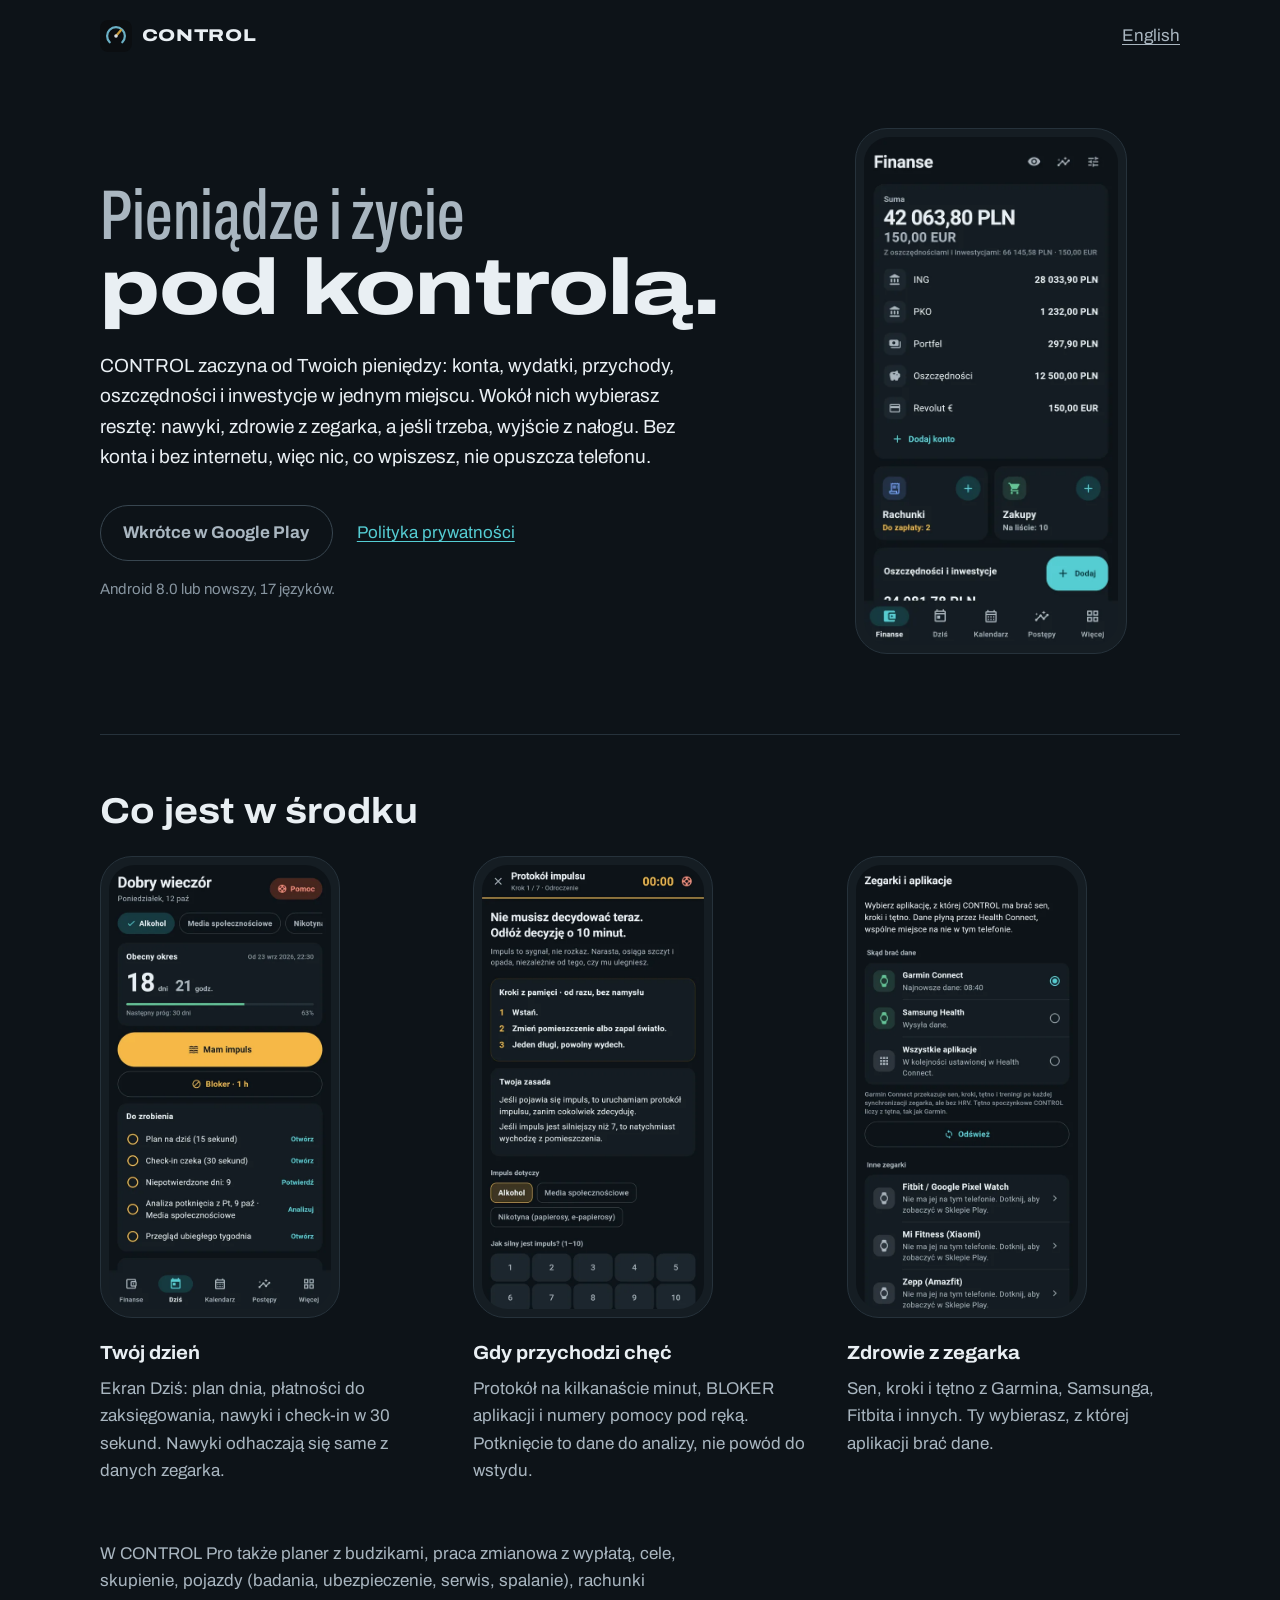
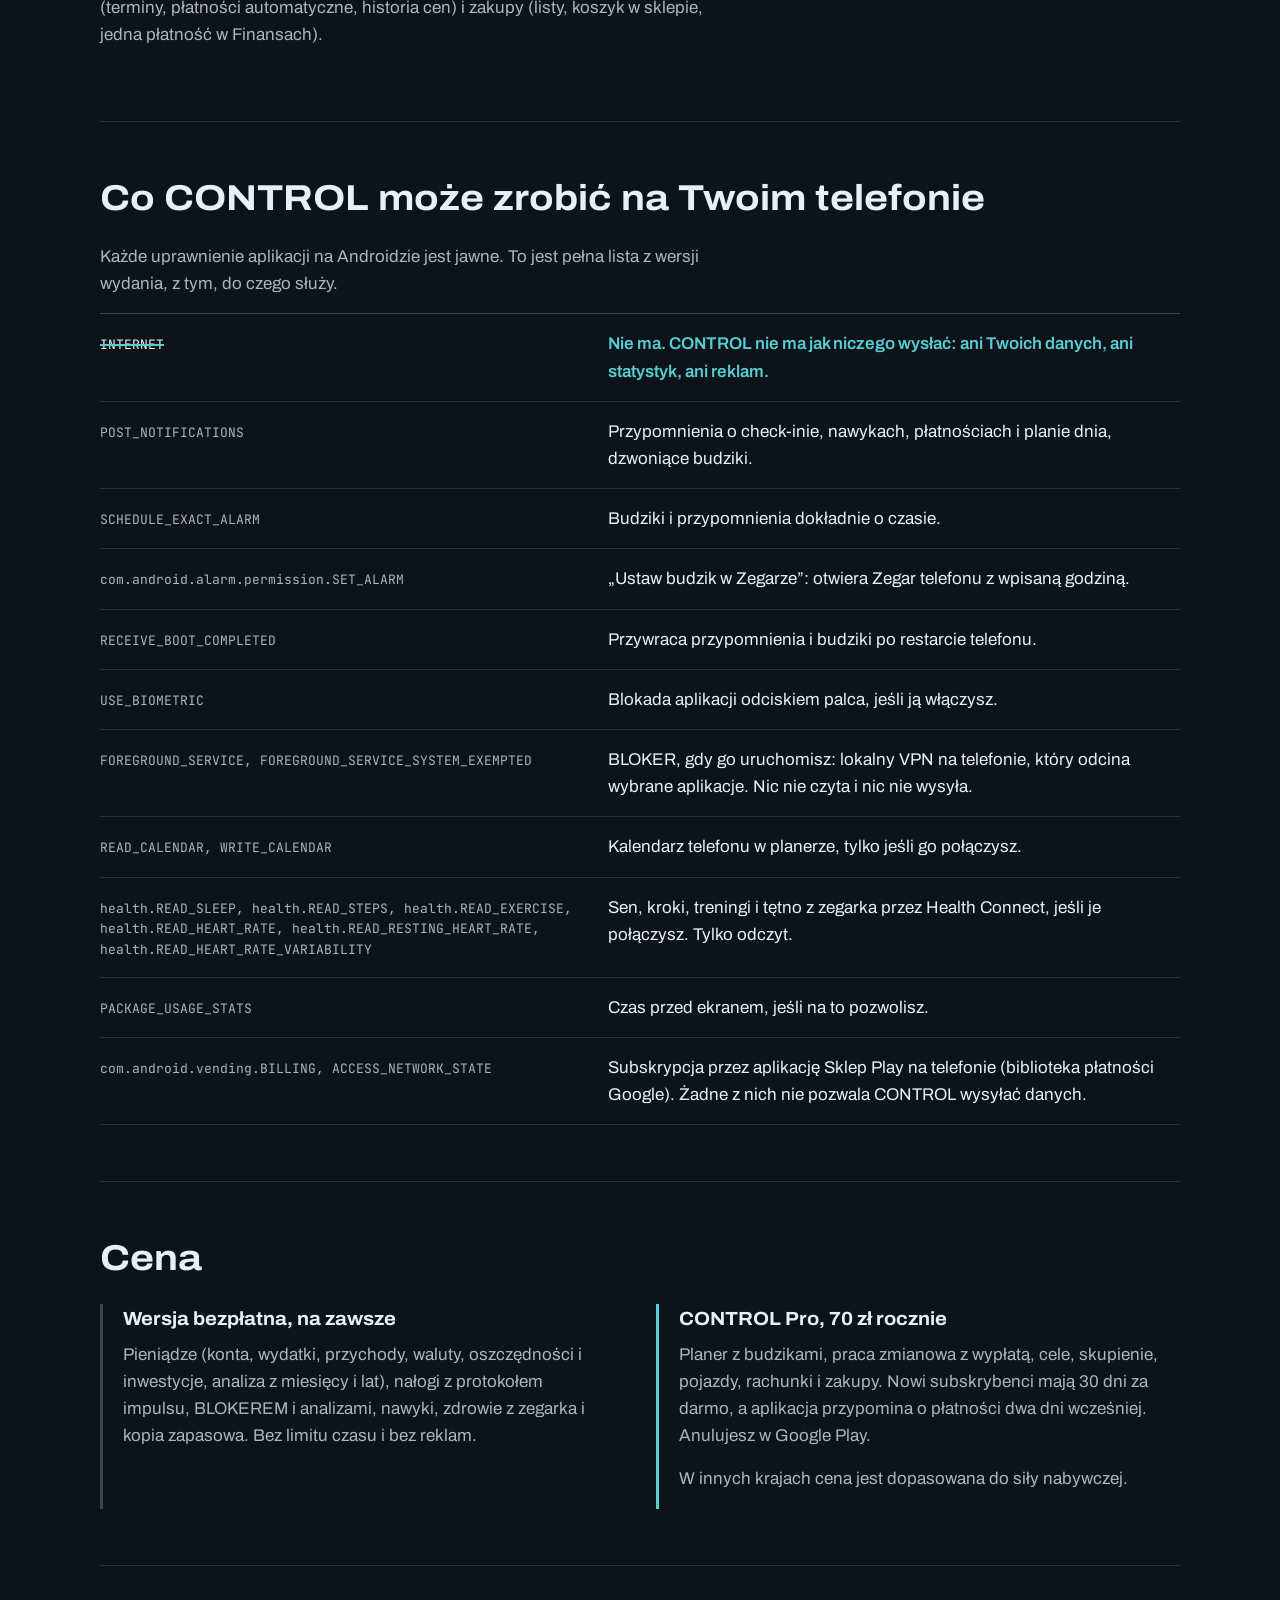
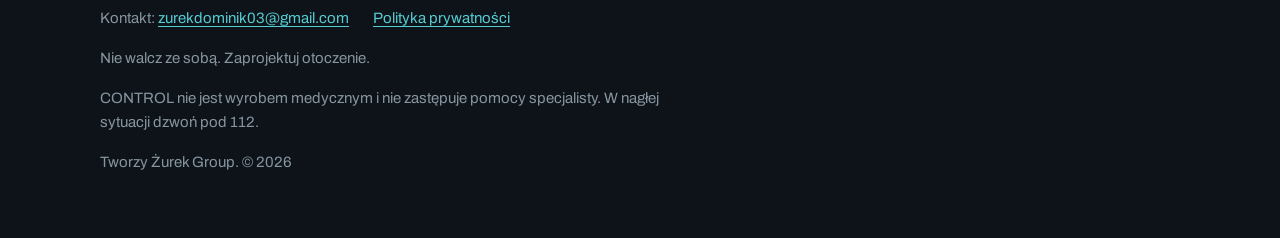
==== index.html @ b9bf1a35 "Developer name: Żurek Group (site footer, privacy policy updated 2026-10-20) Co-Authored-By: Claude " ====
<!doctype html>
<html lang="pl">
<head>
<meta charset="utf-8">
<meta name="viewport" content="width=device-width, initial-scale=1">
<title>CONTROL: pieniądze i życie pod kontrolą</title>
<meta name="description" content="Pieniądze i życie pod kontrolą w jednej aplikacji na Androida: wydatki, nawyki, zdrowie z zegarka i wyjście z nałogów. Bez konta i bez internetu: nic, co wpiszesz, nie opuszcza telefonu.">
<meta property="og:title" content="CONTROL: pieniądze i życie pod kontrolą">
<meta property="og:description" content="Pieniądze i życie pod kontrolą w jednej aplikacji na Androida: wydatki, nawyki, zdrowie z zegarka i wyjście z nałogów. Bez konta i bez internetu: nic, co wpiszesz, nie opuszcza telefonu.">
<meta property="og:image" content="https://dominikzurek.github.io/control-site/img/feature-pl.png">
<meta name="theme-color" content="#0D1318">
<link rel="icon" href="icon.svg" type="image/svg+xml">
<link rel="apple-touch-icon" href="icon-512.png">
<link rel="alternate" hreflang="en" href="en/">
<link rel="stylesheet" href="style.css">
</head>
<body>
<div class="wrap">
<header class="top">
<a class="brand" href="./"><img src="icon.svg" alt="">CONTROL</a>
<a class="lang" href="en/" hreflang="en" lang="en">English</a>
</header>
<main>
<div class="hero">
<div>
<h1 class="motto"><span class="fight">Pieniądze i życie</span><span class="design">pod kontrolą.</span></h1>
<p class="lead">CONTROL zaczyna od Twoich pieniędzy: konta, wydatki, przychody, oszczędności i inwestycje w jednym miejscu. Wokół nich wybierasz resztę: nawyki, zdrowie z zegarka, a jeśli trzeba, wyjście z nałogu. Bez konta i bez internetu, więc nic, co wpiszesz, nie opuszcza telefonu.</p>
<div class="actions"><span class="button" aria-disabled="true">Wkrótce w Google Play</span><a href="privacy-policy.html">Polityka prywatności</a></div>
<p class="req">Android 8.0 lub nowszy, 17 języków.</p>
</div>
<div class="phone"><img src="img/pl-24-finance.webp" alt="Ekran Finanse w CONTROL" width="540" height="1080"></div>
</div>

<section aria-labelledby="inside">
<h2 id="inside">Co jest w środku</h2>
<div class="features">
<div class="feature"><div class="phone"><img src="img/pl-01-dashboard.webp" alt="" width="540" height="1080" loading="lazy"></div><h3>Twój dzień</h3><p>Ekran Dziś: plan dnia, płatności do zaksięgowania, nawyki i check-in w 30 sekund. Nawyki odhaczają się same z danych zegarka.</p></div><div class="feature"><div class="phone"><img src="img/pl-02-urge.webp" alt="" width="540" height="1080" loading="lazy"></div><h3>Gdy przychodzi chęć</h3><p>Protokół na kilkanaście minut, BLOKER aplikacji i numery pomocy pod ręką. Potknięcie to dane do analizy, nie powód do wstydu.</p></div><div class="feature"><div class="phone"><img src="img/pl-38-watches.webp" alt="" width="540" height="1080" loading="lazy"></div><h3>Zdrowie z zegarka</h3><p>Sen, kroki i tętno z Garmina, Samsunga, Fitbita i innych. Ty wybierasz, z której aplikacji brać dane.</p></div>
</div>
<p class="modules dim">W CONTROL Pro także planer z budzikami, praca zmianowa z wypłatą, cele, skupienie, pojazdy (badania, ubezpieczenie, serwis, spalanie), rachunki (terminy, płatności automatyczne, historia cen) i zakupy (listy, koszyk w sklepie, jedna płatność w Finansach).</p>
</section>

<section aria-labelledby="perm">
<h2 id="perm">Co CONTROL może zrobić na Twoim telefonie</h2>
<p class="dim" style="max-width:var(--measure)">Każde uprawnienie aplikacji na Androidzie jest jawne. To jest pełna lista z wersji wydania, z tym, do czego służy.</p>
<ul class="ledger">
<li class="absent"><code>INTERNET</code><span>Nie ma. CONTROL nie ma jak niczego wysłać: ani Twoich danych, ani statystyk, ani reklam.</span></li><li><code>POST_NOTIFICATIONS</code><span>Przypomnienia o check-inie, nawykach, płatnościach i planie dnia, dzwoniące budziki.</span></li><li><code>SCHEDULE_EXACT_ALARM</code><span>Budziki i przypomnienia dokładnie o czasie.</span></li><li><code>com.android.alarm.permission.SET_ALARM</code><span>„Ustaw budzik w Zegarze”: otwiera Zegar telefonu z wpisaną godziną.</span></li><li><code>RECEIVE_BOOT_COMPLETED</code><span>Przywraca przypomnienia i budziki po restarcie telefonu.</span></li><li><code>USE_BIOMETRIC</code><span>Blokada aplikacji odciskiem palca, jeśli ją włączysz.</span></li><li><code>FOREGROUND_SERVICE, FOREGROUND_SERVICE_SYSTEM_EXEMPTED</code><span>BLOKER, gdy go uruchomisz: lokalny VPN na telefonie, który odcina wybrane aplikacje. Nic nie czyta i nic nie wysyła.</span></li><li><code>READ_CALENDAR, WRITE_CALENDAR</code><span>Kalendarz telefonu w planerze, tylko jeśli go połączysz.</span></li><li><code>health.READ_SLEEP, health.READ_STEPS, health.READ_EXERCISE, health.READ_HEART_RATE, health.READ_RESTING_HEART_RATE, health.READ_HEART_RATE_VARIABILITY</code><span>Sen, kroki, treningi i tętno z zegarka przez Health Connect, jeśli je połączysz. Tylko odczyt.</span></li><li><code>PACKAGE_USAGE_STATS</code><span>Czas przed ekranem, jeśli na to pozwolisz.</span></li><li><code>com.android.vending.BILLING, ACCESS_NETWORK_STATE</code><span>Subskrypcja przez aplikację Sklep Play na telefonie (biblioteka płatności Google). Żadne z nich nie pozwala CONTROL wysyłać danych.</span></li>
</ul>
</section>

<section aria-labelledby="price">
<h2 id="price">Cena</h2>
<div class="prices">
<div class="price"><h3>Wersja bezpłatna, na zawsze</h3><p>Pieniądze (konta, wydatki, przychody, waluty, oszczędności i inwestycje, analiza z miesięcy i lat), nałogi z protokołem impulsu, BLOKEREM i analizami, nawyki, zdrowie z zegarka i kopia zapasowa. Bez limitu czasu i bez reklam.</p></div>
<div class="price pro"><h3>CONTROL Pro, 70 zł rocznie</h3><p>Planer z budzikami, praca zmianowa z wypłatą, cele, skupienie, pojazdy, rachunki i zakupy. Nowi subskrybenci mają 30 dni za darmo, a aplikacja przypomina o płatności dwa dni wcześniej. Anulujesz w Google Play.</p><p>W innych krajach cena jest dopasowana do siły nabywczej.</p></div>
</div>
</section>
</main>
<footer>
<div class="foot-links">
<span>Kontakt: <a href="mailto:zurekdominik03@gmail.com">zurekdominik03@gmail.com</a></span>
<a href="privacy-policy.html">Polityka prywatności</a>
</div>
<p>Nie walcz ze sobą. Zaprojektuj otoczenie.</p>
<p>CONTROL nie jest wyrobem medycznym i nie zastępuje pomocy specjalisty. W nagłej sytuacji dzwoń pod 112.</p>
<p>Tworzy Żurek Group. © 2026</p>
</footer>
</div>
</body>
</html>
---- style.css ----
@font-face {
  font-family: 'Archivo';
  font-style: normal;
  font-display: swap;
  font-weight: 100 900;
  font-stretch: 62% 125%;
  src: url(fonts/archivo-latin-wdth-normal.woff2) format('woff2-variations');
  unicode-range: U+0000-00FF,U+0131,U+0152-0153,U+02BB-02BC,U+02C6,U+02DA,U+02DC,U+0304,U+0308,U+0329,U+2000-206F,U+20AC,U+2122,U+2191,U+2193,U+2212,U+2215,U+FEFF,U+FFFD;
}
@font-face {
  font-family: 'Archivo';
  font-style: normal;
  font-display: swap;
  font-weight: 100 900;
  font-stretch: 62% 125%;
  src: url(fonts/archivo-latin-ext-wdth-normal.woff2) format('woff2-variations');
  unicode-range: U+0100-02BA,U+02BD-02C5,U+02C7-02CC,U+02CE-02D7,U+02DD-02FF,U+0304,U+0308,U+0329,U+1D00-1DBF,U+1E00-1E9F,U+1EF2-1EFF,U+2020,U+20A0-20AB,U+20AD-20C0,U+2113,U+2C60-2C7F,U+A720-A7FF;
}
@font-face {
  font-family: 'JetBrains Mono';
  font-style: normal;
  font-display: swap;
  font-weight: 400;
  src: url(fonts/jetbrains-mono-latin-400-normal.woff2) format('woff2');
  unicode-range: U+0000-00FF,U+0131,U+0152-0153,U+2000-206F,U+20AC,U+2122,U+FEFF,U+FFFD;
}
@font-face {
  font-family: 'JetBrains Mono';
  font-style: normal;
  font-display: swap;
  font-weight: 400;
  src: url(fonts/jetbrains-mono-latin-ext-400-normal.woff2) format('woff2');
  unicode-range: U+0100-02BA,U+02BD-02C5,U+02C7-02CC,U+02CE-02D7,U+02DD-02FF,U+1E00-1E9F,U+2C60-2C7F,U+A720-A7FF;
}

/* The app's own colours (lib/core/theme/app_colors.dart). */
:root {
  --ink: #0D1318;
  --surface: #151D23;
  --line: #26323B;
  --line-strong: #384650;
  --text: #E9EFF3;
  --dim: #A9B6C0;
  --faint: #8795A0;
  --teal: #55CDD3;
  --on-teal: #00363B;
  --green: #63C795;
  --measure: 38rem;
}

* { box-sizing: border-box; }
html { -webkit-text-size-adjust: 100%; }
body {
  margin: 0;
  background: var(--ink);
  color: var(--text);
  font: 400 1.0625rem/1.6 'Archivo', system-ui, sans-serif;
  font-stretch: 100%;
}
a { color: var(--teal); text-underline-offset: 0.18em; }
a:focus-visible, .button:focus-visible { outline: 2px solid var(--teal); outline-offset: 3px; border-radius: 6px; }
img { max-width: 100%; height: auto; display: block; }

.wrap { max-width: 70rem; margin: 0 auto; padding: 0 1.25rem; }

.top {
  display: flex;
  justify-content: space-between;
  align-items: center;
  padding: 1.25rem 0;
}
.brand {
  display: flex;
  align-items: center;
  gap: 0.6rem;
  color: var(--text);
  text-decoration: none;
  font-weight: 800;
  font-stretch: 125%;
  letter-spacing: 0.04em;
}
.brand img { width: 2rem; height: 2rem; border-radius: 0.5rem; }
.lang { color: var(--dim); }

/* The motto is the page's one loud thing: the same family, pulled narrow
   for the fight, stretched wide for the design that replaces it. */
.hero {
  display: grid;
  grid-template-columns: minmax(0, 1fr);
  gap: 2.5rem;
  padding: 2.5rem 0 4rem;
}
.motto { margin: 0 0 1.5rem; line-height: 0.98; font-weight: 800; }
.motto span { display: block; }
.motto .fight {
  font-stretch: 62%;
  font-weight: 500;
  color: var(--dim);
  font-size: clamp(2.2rem, 7vw, 4.4rem);
}
.motto .design {
  font-stretch: 125%;
  font-size: clamp(2.3rem, 7.4vw, 4.9rem);
  letter-spacing: -0.01em;
}
.lead { max-width: var(--measure); color: var(--text); font-size: 1.1875rem; margin: 0 0 2rem; }
.actions { display: flex; flex-wrap: wrap; gap: 0.75rem 1.5rem; align-items: center; }
.button {
  display: inline-block;
  padding: 0.85rem 1.4rem;
  border-radius: 999px;
  background: var(--teal);
  color: var(--on-teal);
  font-weight: 700;
  text-decoration: none;
}
.button[aria-disabled="true"] {
  background: transparent;
  color: var(--dim);
  border: 1px solid var(--line-strong);
}
.req { color: var(--faint); font-size: 0.9375rem; margin: 1rem 0 0; }

.phone {
  justify-self: center;
  width: min(17rem, 72vw);
  padding: 0.5rem;
  border-radius: 2rem;
  background: var(--surface);
  border: 1px solid var(--line);
}
.phone img { border-radius: 1.6rem; }

section { padding: 3.5rem 0; border-top: 1px solid var(--line); }
h2 {
  margin: 0 0 1.5rem;
  font-size: clamp(1.6rem, 3.6vw, 2.25rem);
  line-height: 1.15;
  font-weight: 700;
  font-stretch: 112%;
}
h3 { margin: 0 0 0.4rem; font-size: 1.1875rem; font-weight: 700; font-stretch: 106%; }
p { margin: 0 0 1rem; }
.dim { color: var(--dim); }

.features { display: grid; gap: 2.5rem; grid-template-columns: minmax(0, 1fr); }
.feature .phone { justify-self: start; width: min(15rem, 70vw); margin-bottom: 1.25rem; }
.feature p { color: var(--dim); max-width: 26rem; }
.modules { max-width: var(--measure); margin-top: 2.5rem; }

/* The permission ledger: the manifest itself, in plain words. */
.ledger { list-style: none; margin: 0; padding: 0; border-top: 1px solid var(--line-strong); }
.ledger li {
  display: grid;
  grid-template-columns: minmax(0, 1fr);
  gap: 0.35rem 2rem;
  padding: 1rem 0;
  border-bottom: 1px solid var(--line);
}
.ledger code {
  font-family: 'JetBrains Mono', ui-monospace, monospace;
  font-size: 0.8125rem;
  color: var(--dim);
  overflow-wrap: anywhere;
}
.ledger .absent code { color: var(--text); text-decoration: line-through; text-decoration-color: var(--teal); text-decoration-thickness: 2px; }
.ledger .absent span { color: var(--teal); font-weight: 600; }
.ledger span { color: var(--text); }

.prices { display: grid; gap: 2rem; grid-template-columns: minmax(0, 1fr); }
.price { padding-left: 1.25rem; border-left: 3px solid var(--line-strong); }
.price.pro { border-left-color: var(--teal); }
.price p { color: var(--dim); max-width: 30rem; }

footer { padding: 2.5rem 0 3rem; border-top: 1px solid var(--line); color: var(--faint); font-size: 0.9375rem; }
footer p { max-width: var(--measure); }
.foot-links { display: flex; flex-wrap: wrap; gap: 0.5rem 1.5rem; margin-bottom: 1rem; }

@media (min-width: 52rem) {
  .hero { grid-template-columns: minmax(0, 7fr) minmax(0, 4fr); align-items: center; padding: 3.5rem 0 5rem; }
  .features { grid-template-columns: repeat(3, minmax(0, 1fr)); }
  .ledger li { grid-template-columns: minmax(0, 5fr) minmax(0, 6fr); align-items: baseline; }
  .prices { grid-template-columns: repeat(2, minmax(0, 1fr)); }
}
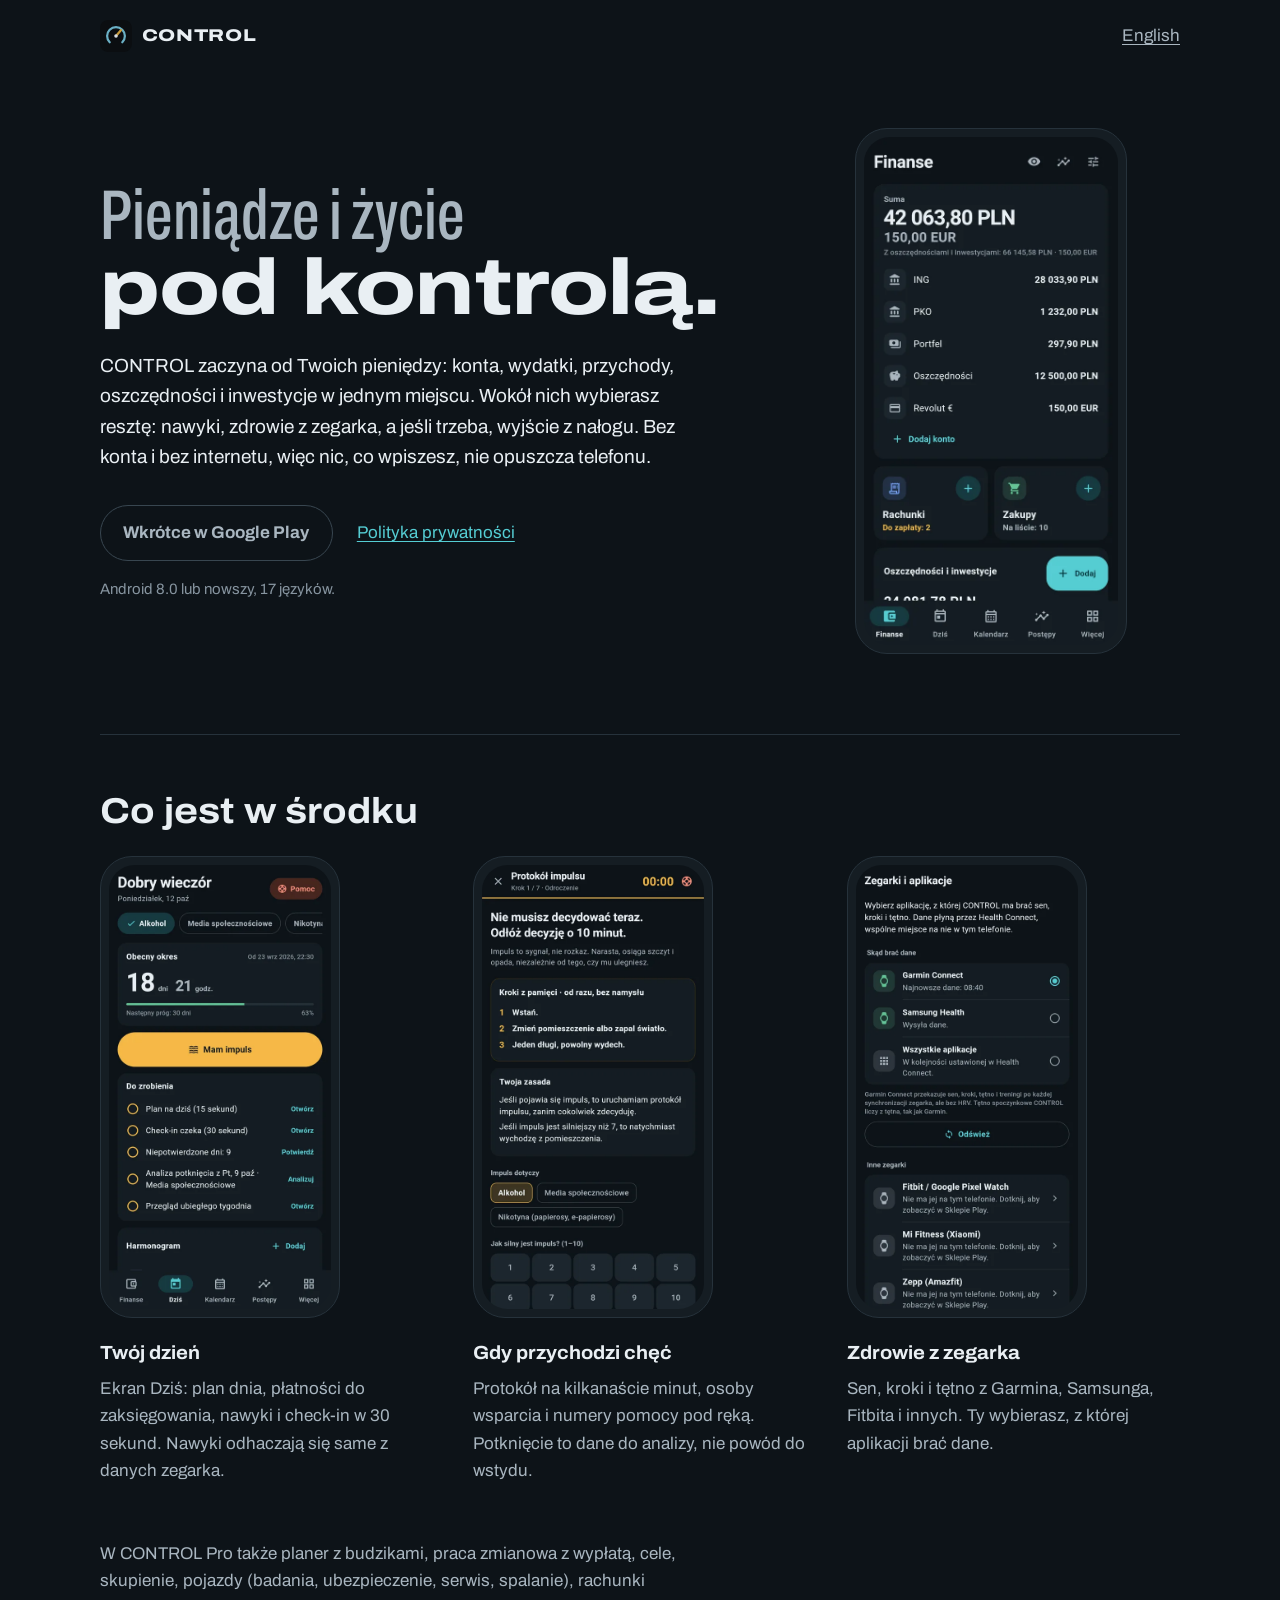
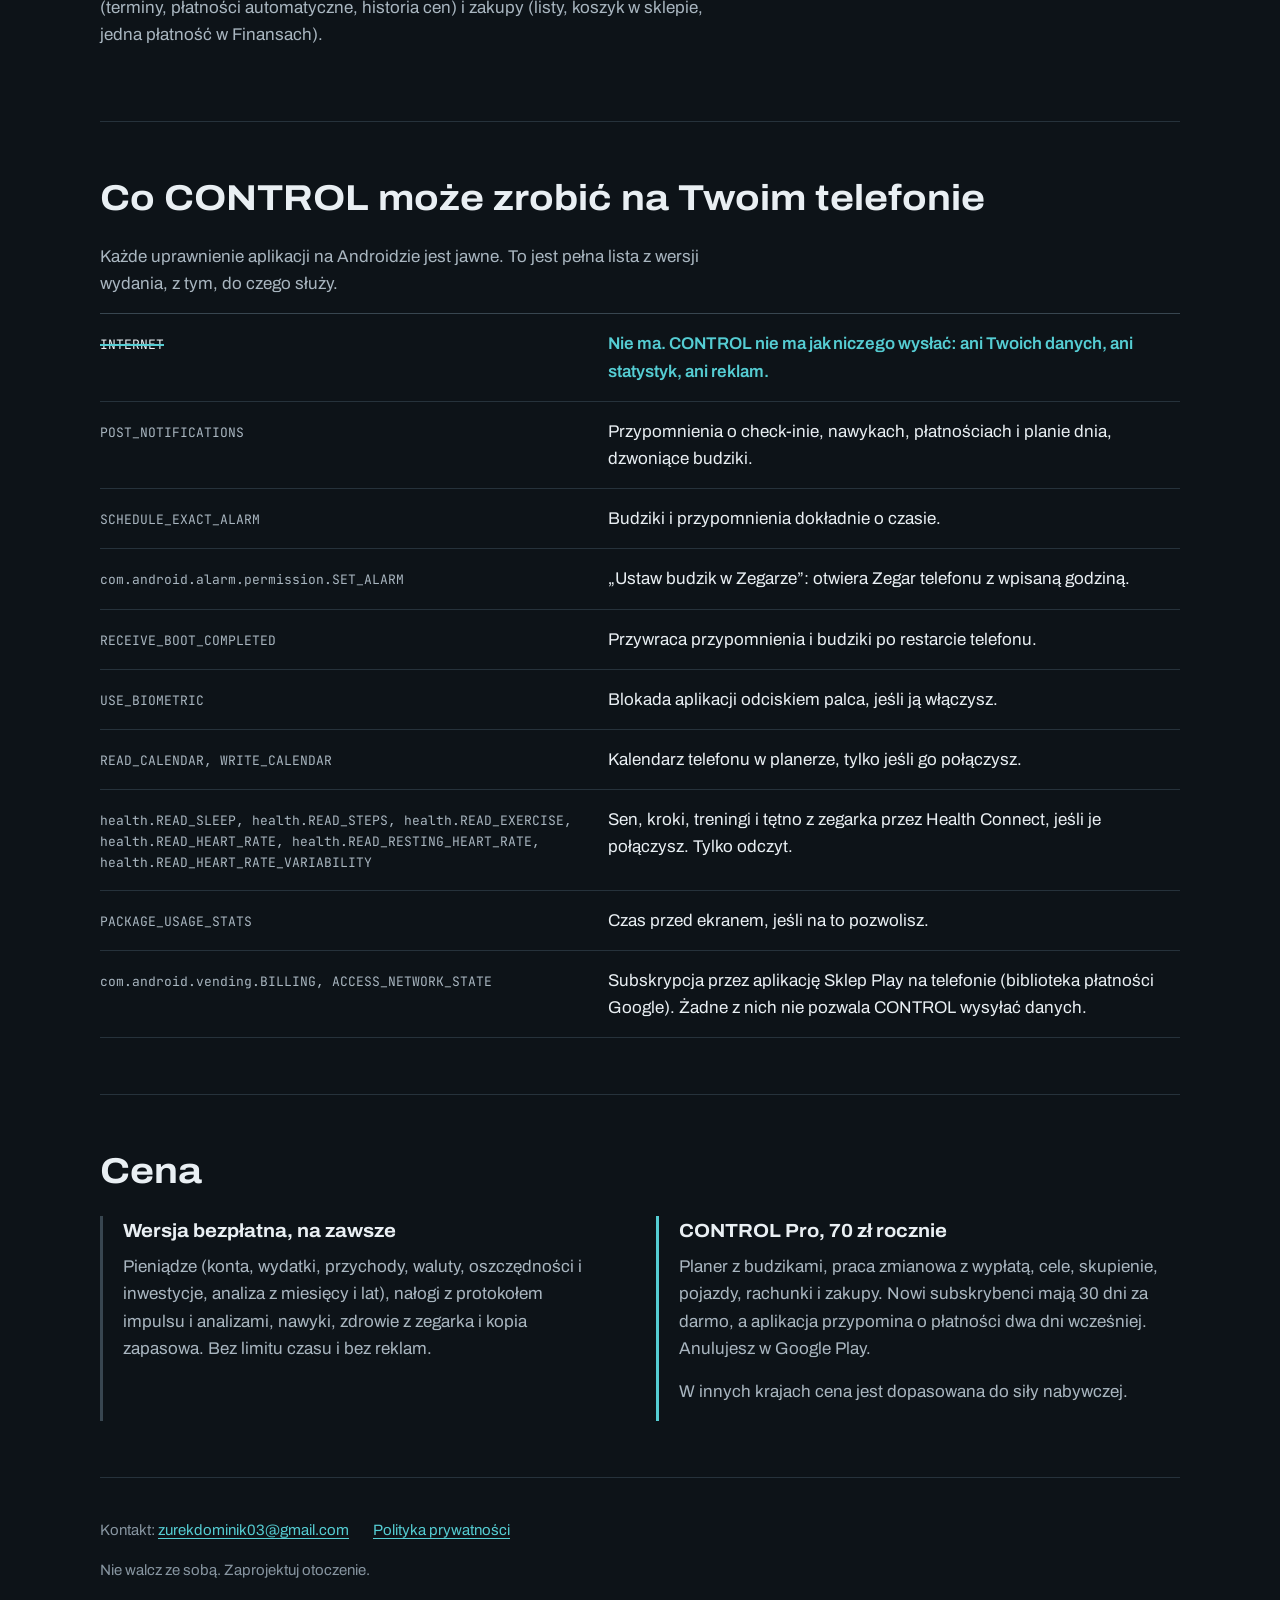
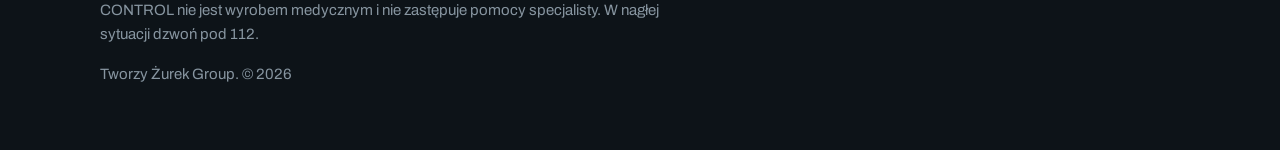
==== commit 18518242: "1.0.1: no BLOCKER and no VPN in the texts, new screenshots, policy of 21.10.2026 Co-Authored-By: Cla" ====
--- a/index.html
+++ b/index.html
@@ -34,7 +34,7 @@
 <section aria-labelledby="inside">
 <h2 id="inside">Co jest w środku</h2>
 <div class="features">
-<div class="feature"><div class="phone"><img src="img/pl-01-dashboard.webp" alt="" width="540" height="1080" loading="lazy"></div><h3>Twój dzień</h3><p>Ekran Dziś: plan dnia, płatności do zaksięgowania, nawyki i check-in w 30 sekund. Nawyki odhaczają się same z danych zegarka.</p></div><div class="feature"><div class="phone"><img src="img/pl-02-urge.webp" alt="" width="540" height="1080" loading="lazy"></div><h3>Gdy przychodzi chęć</h3><p>Protokół na kilkanaście minut, BLOKER aplikacji i numery pomocy pod ręką. Potknięcie to dane do analizy, nie powód do wstydu.</p></div><div class="feature"><div class="phone"><img src="img/pl-38-watches.webp" alt="" width="540" height="1080" loading="lazy"></div><h3>Zdrowie z zegarka</h3><p>Sen, kroki i tętno z Garmina, Samsunga, Fitbita i innych. Ty wybierasz, z której aplikacji brać dane.</p></div>
+<div class="feature"><div class="phone"><img src="img/pl-01-dashboard.webp" alt="" width="540" height="1080" loading="lazy"></div><h3>Twój dzień</h3><p>Ekran Dziś: plan dnia, płatności do zaksięgowania, nawyki i check-in w 30 sekund. Nawyki odhaczają się same z danych zegarka.</p></div><div class="feature"><div class="phone"><img src="img/pl-02-urge.webp" alt="" width="540" height="1080" loading="lazy"></div><h3>Gdy przychodzi chęć</h3><p>Protokół na kilkanaście minut, osoby wsparcia i numery pomocy pod ręką. Potknięcie to dane do analizy, nie powód do wstydu.</p></div><div class="feature"><div class="phone"><img src="img/pl-38-watches.webp" alt="" width="540" height="1080" loading="lazy"></div><h3>Zdrowie z zegarka</h3><p>Sen, kroki i tętno z Garmina, Samsunga, Fitbita i innych. Ty wybierasz, z której aplikacji brać dane.</p></div>
 </div>
 <p class="modules dim">W CONTROL Pro także planer z budzikami, praca zmianowa z wypłatą, cele, skupienie, pojazdy (badania, ubezpieczenie, serwis, spalanie), rachunki (terminy, płatności automatyczne, historia cen) i zakupy (listy, koszyk w sklepie, jedna płatność w Finansach).</p>
 </section>
@@ -43,14 +43,14 @@
 <h2 id="perm">Co CONTROL może zrobić na Twoim telefonie</h2>
 <p class="dim" style="max-width:var(--measure)">Każde uprawnienie aplikacji na Androidzie jest jawne. To jest pełna lista z wersji wydania, z tym, do czego służy.</p>
 <ul class="ledger">
-<li class="absent"><code>INTERNET</code><span>Nie ma. CONTROL nie ma jak niczego wysłać: ani Twoich danych, ani statystyk, ani reklam.</span></li><li><code>POST_NOTIFICATIONS</code><span>Przypomnienia o check-inie, nawykach, płatnościach i planie dnia, dzwoniące budziki.</span></li><li><code>SCHEDULE_EXACT_ALARM</code><span>Budziki i przypomnienia dokładnie o czasie.</span></li><li><code>com.android.alarm.permission.SET_ALARM</code><span>„Ustaw budzik w Zegarze”: otwiera Zegar telefonu z wpisaną godziną.</span></li><li><code>RECEIVE_BOOT_COMPLETED</code><span>Przywraca przypomnienia i budziki po restarcie telefonu.</span></li><li><code>USE_BIOMETRIC</code><span>Blokada aplikacji odciskiem palca, jeśli ją włączysz.</span></li><li><code>FOREGROUND_SERVICE, FOREGROUND_SERVICE_SYSTEM_EXEMPTED</code><span>BLOKER, gdy go uruchomisz: lokalny VPN na telefonie, który odcina wybrane aplikacje. Nic nie czyta i nic nie wysyła.</span></li><li><code>READ_CALENDAR, WRITE_CALENDAR</code><span>Kalendarz telefonu w planerze, tylko jeśli go połączysz.</span></li><li><code>health.READ_SLEEP, health.READ_STEPS, health.READ_EXERCISE, health.READ_HEART_RATE, health.READ_RESTING_HEART_RATE, health.READ_HEART_RATE_VARIABILITY</code><span>Sen, kroki, treningi i tętno z zegarka przez Health Connect, jeśli je połączysz. Tylko odczyt.</span></li><li><code>PACKAGE_USAGE_STATS</code><span>Czas przed ekranem, jeśli na to pozwolisz.</span></li><li><code>com.android.vending.BILLING, ACCESS_NETWORK_STATE</code><span>Subskrypcja przez aplikację Sklep Play na telefonie (biblioteka płatności Google). Żadne z nich nie pozwala CONTROL wysyłać danych.</span></li>
+<li class="absent"><code>INTERNET</code><span>Nie ma. CONTROL nie ma jak niczego wysłać: ani Twoich danych, ani statystyk, ani reklam.</span></li><li><code>POST_NOTIFICATIONS</code><span>Przypomnienia o check-inie, nawykach, płatnościach i planie dnia, dzwoniące budziki.</span></li><li><code>SCHEDULE_EXACT_ALARM</code><span>Budziki i przypomnienia dokładnie o czasie.</span></li><li><code>com.android.alarm.permission.SET_ALARM</code><span>„Ustaw budzik w Zegarze”: otwiera Zegar telefonu z wpisaną godziną.</span></li><li><code>RECEIVE_BOOT_COMPLETED</code><span>Przywraca przypomnienia i budziki po restarcie telefonu.</span></li><li><code>USE_BIOMETRIC</code><span>Blokada aplikacji odciskiem palca, jeśli ją włączysz.</span></li><li><code>READ_CALENDAR, WRITE_CALENDAR</code><span>Kalendarz telefonu w planerze, tylko jeśli go połączysz.</span></li><li><code>health.READ_SLEEP, health.READ_STEPS, health.READ_EXERCISE, health.READ_HEART_RATE, health.READ_RESTING_HEART_RATE, health.READ_HEART_RATE_VARIABILITY</code><span>Sen, kroki, treningi i tętno z zegarka przez Health Connect, jeśli je połączysz. Tylko odczyt.</span></li><li><code>PACKAGE_USAGE_STATS</code><span>Czas przed ekranem, jeśli na to pozwolisz.</span></li><li><code>com.android.vending.BILLING, ACCESS_NETWORK_STATE</code><span>Subskrypcja przez aplikację Sklep Play na telefonie (biblioteka płatności Google). Żadne z nich nie pozwala CONTROL wysyłać danych.</span></li>
 </ul>
 </section>
 
 <section aria-labelledby="price">
 <h2 id="price">Cena</h2>
 <div class="prices">
-<div class="price"><h3>Wersja bezpłatna, na zawsze</h3><p>Pieniądze (konta, wydatki, przychody, waluty, oszczędności i inwestycje, analiza z miesięcy i lat), nałogi z protokołem impulsu, BLOKEREM i analizami, nawyki, zdrowie z zegarka i kopia zapasowa. Bez limitu czasu i bez reklam.</p></div>
+<div class="price"><h3>Wersja bezpłatna, na zawsze</h3><p>Pieniądze (konta, wydatki, przychody, waluty, oszczędności i inwestycje, analiza z miesięcy i lat), nałogi z protokołem impulsu i analizami, nawyki, zdrowie z zegarka i kopia zapasowa. Bez limitu czasu i bez reklam.</p></div>
 <div class="price pro"><h3>CONTROL Pro, 70 zł rocznie</h3><p>Planer z budzikami, praca zmianowa z wypłatą, cele, skupienie, pojazdy, rachunki i zakupy. Nowi subskrybenci mają 30 dni za darmo, a aplikacja przypomina o płatności dwa dni wcześniej. Anulujesz w Google Play.</p><p>W innych krajach cena jest dopasowana do siły nabywczej.</p></div>
 </div>
 </section>
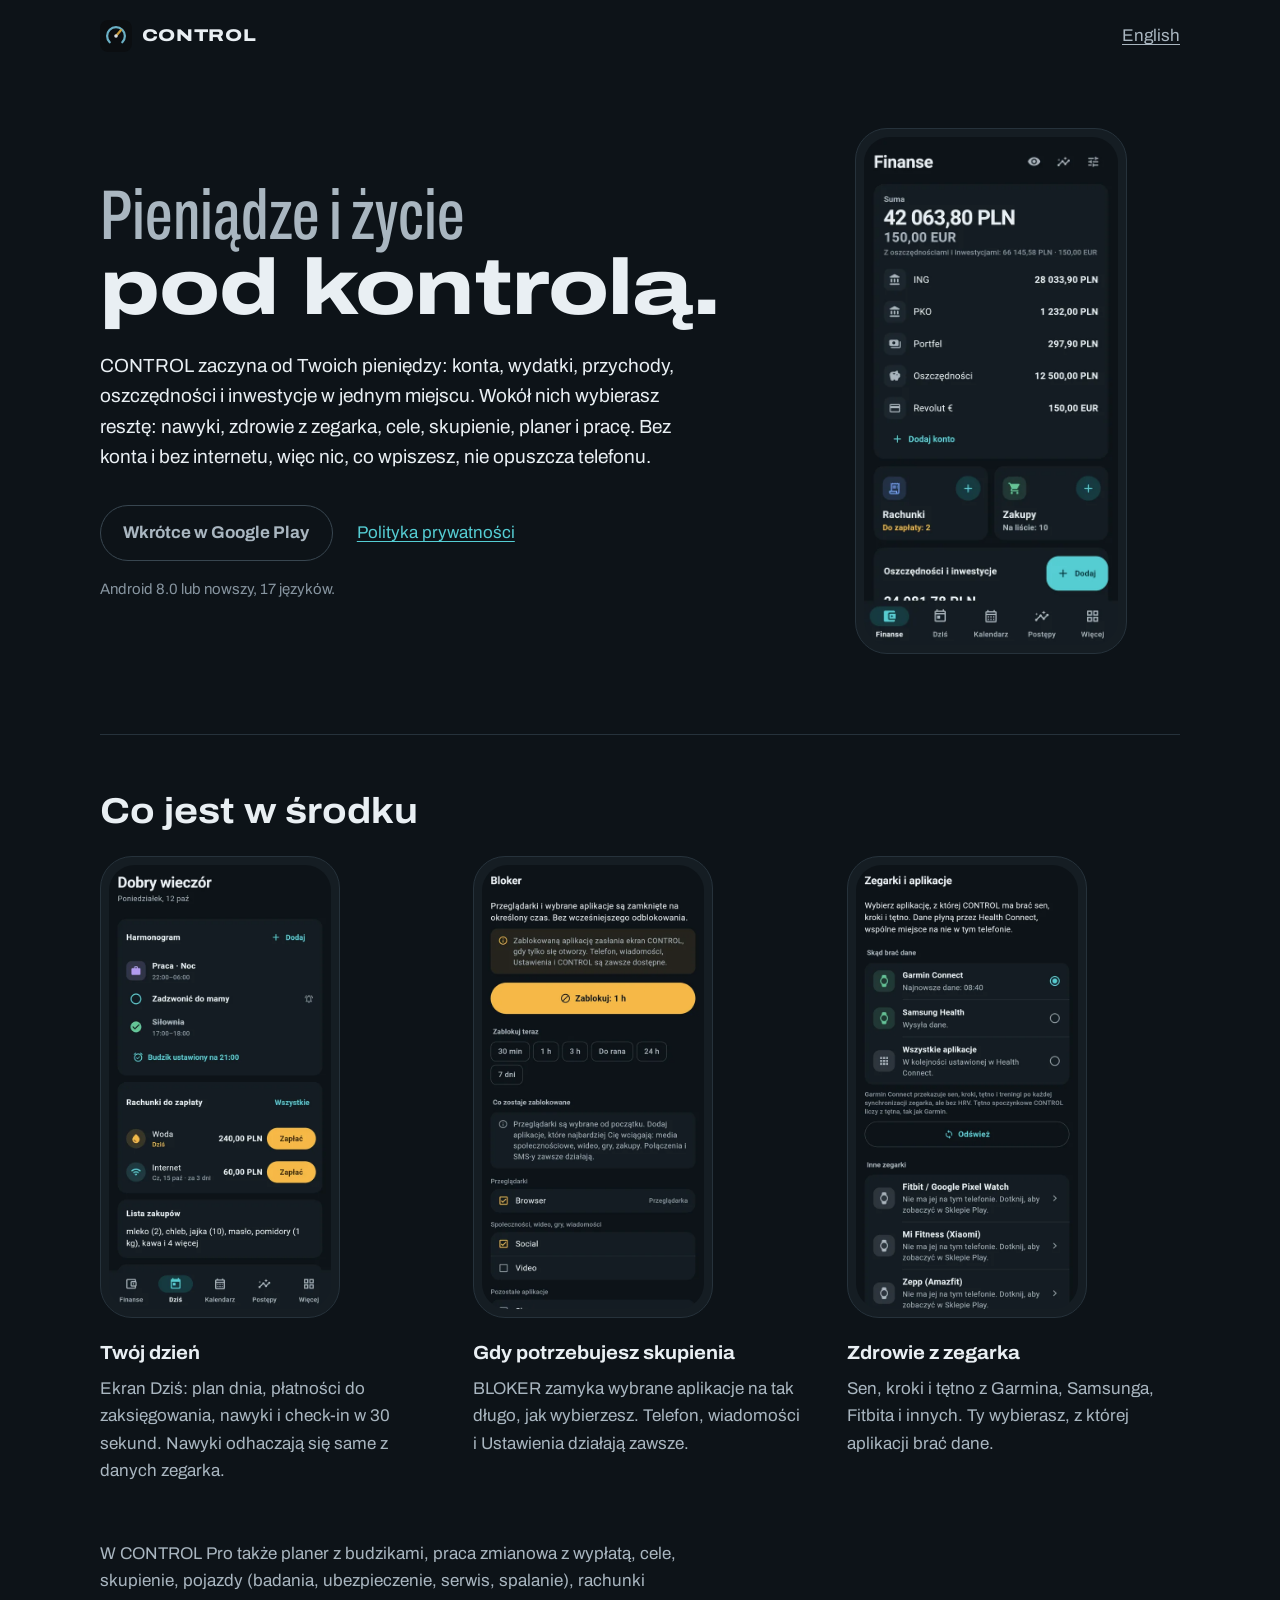
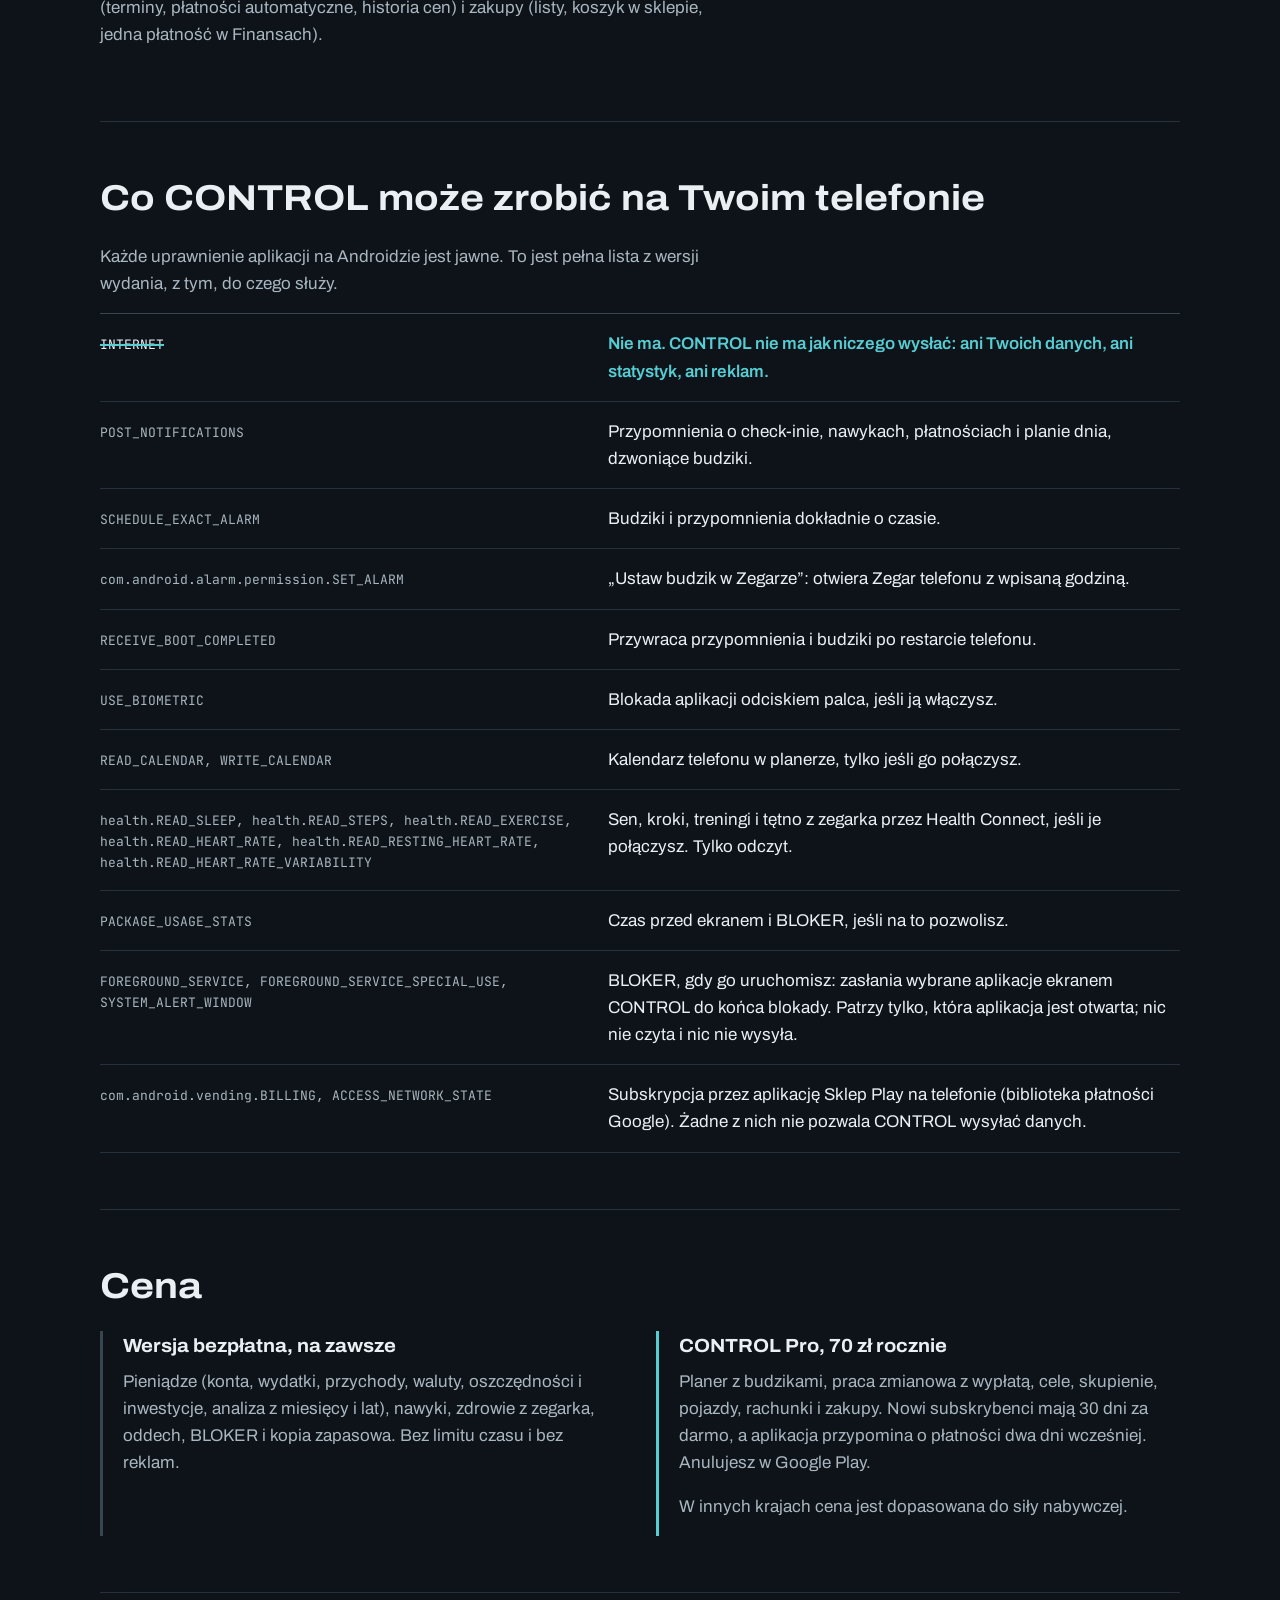
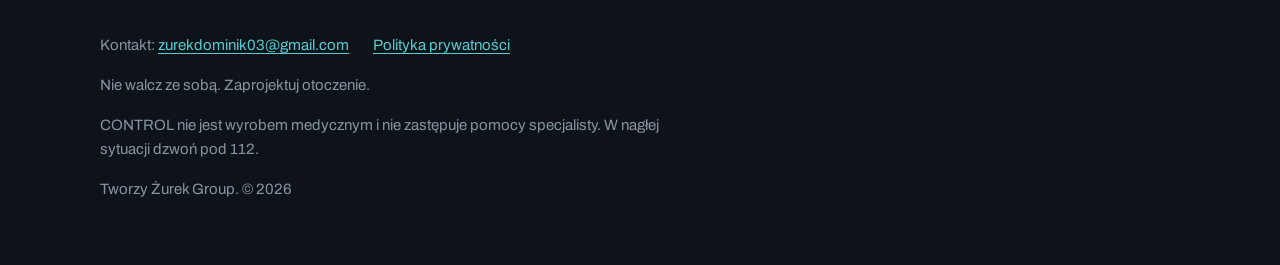
==== commit 5bca6dec: "1.0.2: version for the personal Google Play account (no addiction module), BLOCKER 2.0 without a VPN" ====
--- a/index.html
+++ b/index.html
@@ -4,9 +4,9 @@
 <meta charset="utf-8">
 <meta name="viewport" content="width=device-width, initial-scale=1">
 <title>CONTROL: pieniądze i życie pod kontrolą</title>
-<meta name="description" content="Pieniądze i życie pod kontrolą w jednej aplikacji na Androida: wydatki, nawyki, zdrowie z zegarka i wyjście z nałogów. Bez konta i bez internetu: nic, co wpiszesz, nie opuszcza telefonu.">
+<meta name="description" content="Pieniądze i życie pod kontrolą w jednej aplikacji na Androida: wydatki, nawyki, zdrowie z zegarka, cele i skupienie. Bez konta i bez internetu: nic, co wpiszesz, nie opuszcza telefonu.">
 <meta property="og:title" content="CONTROL: pieniądze i życie pod kontrolą">
-<meta property="og:description" content="Pieniądze i życie pod kontrolą w jednej aplikacji na Androida: wydatki, nawyki, zdrowie z zegarka i wyjście z nałogów. Bez konta i bez internetu: nic, co wpiszesz, nie opuszcza telefonu.">
+<meta property="og:description" content="Pieniądze i życie pod kontrolą w jednej aplikacji na Androida: wydatki, nawyki, zdrowie z zegarka, cele i skupienie. Bez konta i bez internetu: nic, co wpiszesz, nie opuszcza telefonu.">
 <meta property="og:image" content="https://dominikzurek.github.io/control-site/img/feature-pl.png">
 <meta name="theme-color" content="#0D1318">
 <link rel="icon" href="icon.svg" type="image/svg+xml">
@@ -24,7 +24,7 @@
 <div class="hero">
 <div>
 <h1 class="motto"><span class="fight">Pieniądze i życie</span><span class="design">pod kontrolą.</span></h1>
-<p class="lead">CONTROL zaczyna od Twoich pieniędzy: konta, wydatki, przychody, oszczędności i inwestycje w jednym miejscu. Wokół nich wybierasz resztę: nawyki, zdrowie z zegarka, a jeśli trzeba, wyjście z nałogu. Bez konta i bez internetu, więc nic, co wpiszesz, nie opuszcza telefonu.</p>
+<p class="lead">CONTROL zaczyna od Twoich pieniędzy: konta, wydatki, przychody, oszczędności i inwestycje w jednym miejscu. Wokół nich wybierasz resztę: nawyki, zdrowie z zegarka, cele, skupienie, planer i pracę. Bez konta i bez internetu, więc nic, co wpiszesz, nie opuszcza telefonu.</p>
 <div class="actions"><span class="button" aria-disabled="true">Wkrótce w Google Play</span><a href="privacy-policy.html">Polityka prywatności</a></div>
 <p class="req">Android 8.0 lub nowszy, 17 języków.</p>
 </div>
@@ -34,7 +34,7 @@
 <section aria-labelledby="inside">
 <h2 id="inside">Co jest w środku</h2>
 <div class="features">
-<div class="feature"><div class="phone"><img src="img/pl-01-dashboard.webp" alt="" width="540" height="1080" loading="lazy"></div><h3>Twój dzień</h3><p>Ekran Dziś: plan dnia, płatności do zaksięgowania, nawyki i check-in w 30 sekund. Nawyki odhaczają się same z danych zegarka.</p></div><div class="feature"><div class="phone"><img src="img/pl-02-urge.webp" alt="" width="540" height="1080" loading="lazy"></div><h3>Gdy przychodzi chęć</h3><p>Protokół na kilkanaście minut, osoby wsparcia i numery pomocy pod ręką. Potknięcie to dane do analizy, nie powód do wstydu.</p></div><div class="feature"><div class="phone"><img src="img/pl-38-watches.webp" alt="" width="540" height="1080" loading="lazy"></div><h3>Zdrowie z zegarka</h3><p>Sen, kroki i tętno z Garmina, Samsunga, Fitbita i innych. Ty wybierasz, z której aplikacji brać dane.</p></div>
+<div class="feature"><div class="phone"><img src="img/pl-01-dashboard.webp" alt="" width="540" height="1080" loading="lazy"></div><h3>Twój dzień</h3><p>Ekran Dziś: plan dnia, płatności do zaksięgowania, nawyki i check-in w 30 sekund. Nawyki odhaczają się same z danych zegarka.</p></div><div class="feature"><div class="phone"><img src="img/pl-03-blocker.webp" alt="" width="540" height="1080" loading="lazy"></div><h3>Gdy potrzebujesz skupienia</h3><p>BLOKER zamyka wybrane aplikacje na tak długo, jak wybierzesz. Telefon, wiadomości i Ustawienia działają zawsze.</p></div><div class="feature"><div class="phone"><img src="img/pl-38-watches.webp" alt="" width="540" height="1080" loading="lazy"></div><h3>Zdrowie z zegarka</h3><p>Sen, kroki i tętno z Garmina, Samsunga, Fitbita i innych. Ty wybierasz, z której aplikacji brać dane.</p></div>
 </div>
 <p class="modules dim">W CONTROL Pro także planer z budzikami, praca zmianowa z wypłatą, cele, skupienie, pojazdy (badania, ubezpieczenie, serwis, spalanie), rachunki (terminy, płatności automatyczne, historia cen) i zakupy (listy, koszyk w sklepie, jedna płatność w Finansach).</p>
 </section>
@@ -43,14 +43,14 @@
 <h2 id="perm">Co CONTROL może zrobić na Twoim telefonie</h2>
 <p class="dim" style="max-width:var(--measure)">Każde uprawnienie aplikacji na Androidzie jest jawne. To jest pełna lista z wersji wydania, z tym, do czego służy.</p>
 <ul class="ledger">
-<li class="absent"><code>INTERNET</code><span>Nie ma. CONTROL nie ma jak niczego wysłać: ani Twoich danych, ani statystyk, ani reklam.</span></li><li><code>POST_NOTIFICATIONS</code><span>Przypomnienia o check-inie, nawykach, płatnościach i planie dnia, dzwoniące budziki.</span></li><li><code>SCHEDULE_EXACT_ALARM</code><span>Budziki i przypomnienia dokładnie o czasie.</span></li><li><code>com.android.alarm.permission.SET_ALARM</code><span>„Ustaw budzik w Zegarze”: otwiera Zegar telefonu z wpisaną godziną.</span></li><li><code>RECEIVE_BOOT_COMPLETED</code><span>Przywraca przypomnienia i budziki po restarcie telefonu.</span></li><li><code>USE_BIOMETRIC</code><span>Blokada aplikacji odciskiem palca, jeśli ją włączysz.</span></li><li><code>READ_CALENDAR, WRITE_CALENDAR</code><span>Kalendarz telefonu w planerze, tylko jeśli go połączysz.</span></li><li><code>health.READ_SLEEP, health.READ_STEPS, health.READ_EXERCISE, health.READ_HEART_RATE, health.READ_RESTING_HEART_RATE, health.READ_HEART_RATE_VARIABILITY</code><span>Sen, kroki, treningi i tętno z zegarka przez Health Connect, jeśli je połączysz. Tylko odczyt.</span></li><li><code>PACKAGE_USAGE_STATS</code><span>Czas przed ekranem, jeśli na to pozwolisz.</span></li><li><code>com.android.vending.BILLING, ACCESS_NETWORK_STATE</code><span>Subskrypcja przez aplikację Sklep Play na telefonie (biblioteka płatności Google). Żadne z nich nie pozwala CONTROL wysyłać danych.</span></li>
+<li class="absent"><code>INTERNET</code><span>Nie ma. CONTROL nie ma jak niczego wysłać: ani Twoich danych, ani statystyk, ani reklam.</span></li><li><code>POST_NOTIFICATIONS</code><span>Przypomnienia o check-inie, nawykach, płatnościach i planie dnia, dzwoniące budziki.</span></li><li><code>SCHEDULE_EXACT_ALARM</code><span>Budziki i przypomnienia dokładnie o czasie.</span></li><li><code>com.android.alarm.permission.SET_ALARM</code><span>„Ustaw budzik w Zegarze”: otwiera Zegar telefonu z wpisaną godziną.</span></li><li><code>RECEIVE_BOOT_COMPLETED</code><span>Przywraca przypomnienia i budziki po restarcie telefonu.</span></li><li><code>USE_BIOMETRIC</code><span>Blokada aplikacji odciskiem palca, jeśli ją włączysz.</span></li><li><code>READ_CALENDAR, WRITE_CALENDAR</code><span>Kalendarz telefonu w planerze, tylko jeśli go połączysz.</span></li><li><code>health.READ_SLEEP, health.READ_STEPS, health.READ_EXERCISE, health.READ_HEART_RATE, health.READ_RESTING_HEART_RATE, health.READ_HEART_RATE_VARIABILITY</code><span>Sen, kroki, treningi i tętno z zegarka przez Health Connect, jeśli je połączysz. Tylko odczyt.</span></li><li><code>PACKAGE_USAGE_STATS</code><span>Czas przed ekranem i BLOKER, jeśli na to pozwolisz.</span></li><li><code>FOREGROUND_SERVICE, FOREGROUND_SERVICE_SPECIAL_USE, SYSTEM_ALERT_WINDOW</code><span>BLOKER, gdy go uruchomisz: zasłania wybrane aplikacje ekranem CONTROL do końca blokady. Patrzy tylko, która aplikacja jest otwarta; nic nie czyta i nic nie wysyła.</span></li><li><code>com.android.vending.BILLING, ACCESS_NETWORK_STATE</code><span>Subskrypcja przez aplikację Sklep Play na telefonie (biblioteka płatności Google). Żadne z nich nie pozwala CONTROL wysyłać danych.</span></li>
 </ul>
 </section>
 
 <section aria-labelledby="price">
 <h2 id="price">Cena</h2>
 <div class="prices">
-<div class="price"><h3>Wersja bezpłatna, na zawsze</h3><p>Pieniądze (konta, wydatki, przychody, waluty, oszczędności i inwestycje, analiza z miesięcy i lat), nałogi z protokołem impulsu i analizami, nawyki, zdrowie z zegarka i kopia zapasowa. Bez limitu czasu i bez reklam.</p></div>
+<div class="price"><h3>Wersja bezpłatna, na zawsze</h3><p>Pieniądze (konta, wydatki, przychody, waluty, oszczędności i inwestycje, analiza z miesięcy i lat), nawyki, zdrowie z zegarka, oddech, BLOKER i kopia zapasowa. Bez limitu czasu i bez reklam.</p></div>
 <div class="price pro"><h3>CONTROL Pro, 70 zł rocznie</h3><p>Planer z budzikami, praca zmianowa z wypłatą, cele, skupienie, pojazdy, rachunki i zakupy. Nowi subskrybenci mają 30 dni za darmo, a aplikacja przypomina o płatności dwa dni wcześniej. Anulujesz w Google Play.</p><p>W innych krajach cena jest dopasowana do siły nabywczej.</p></div>
 </div>
 </section>
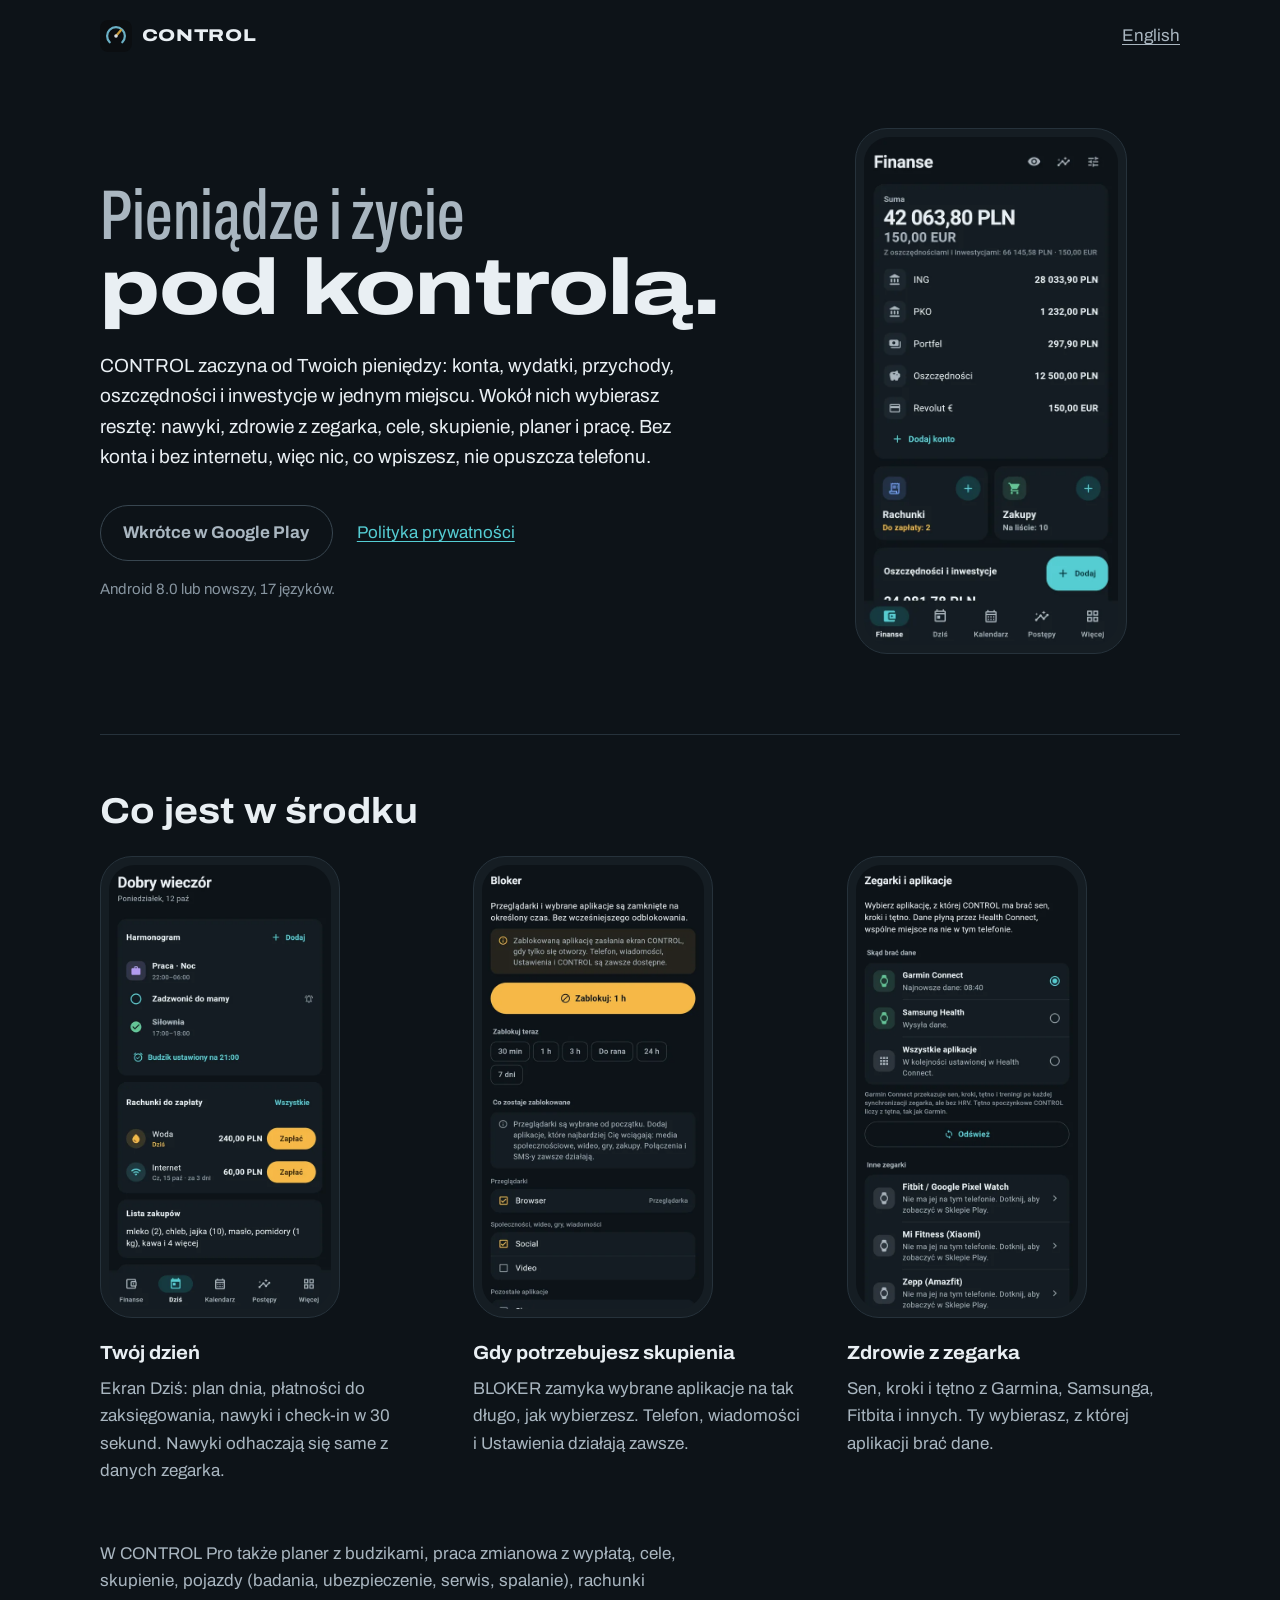
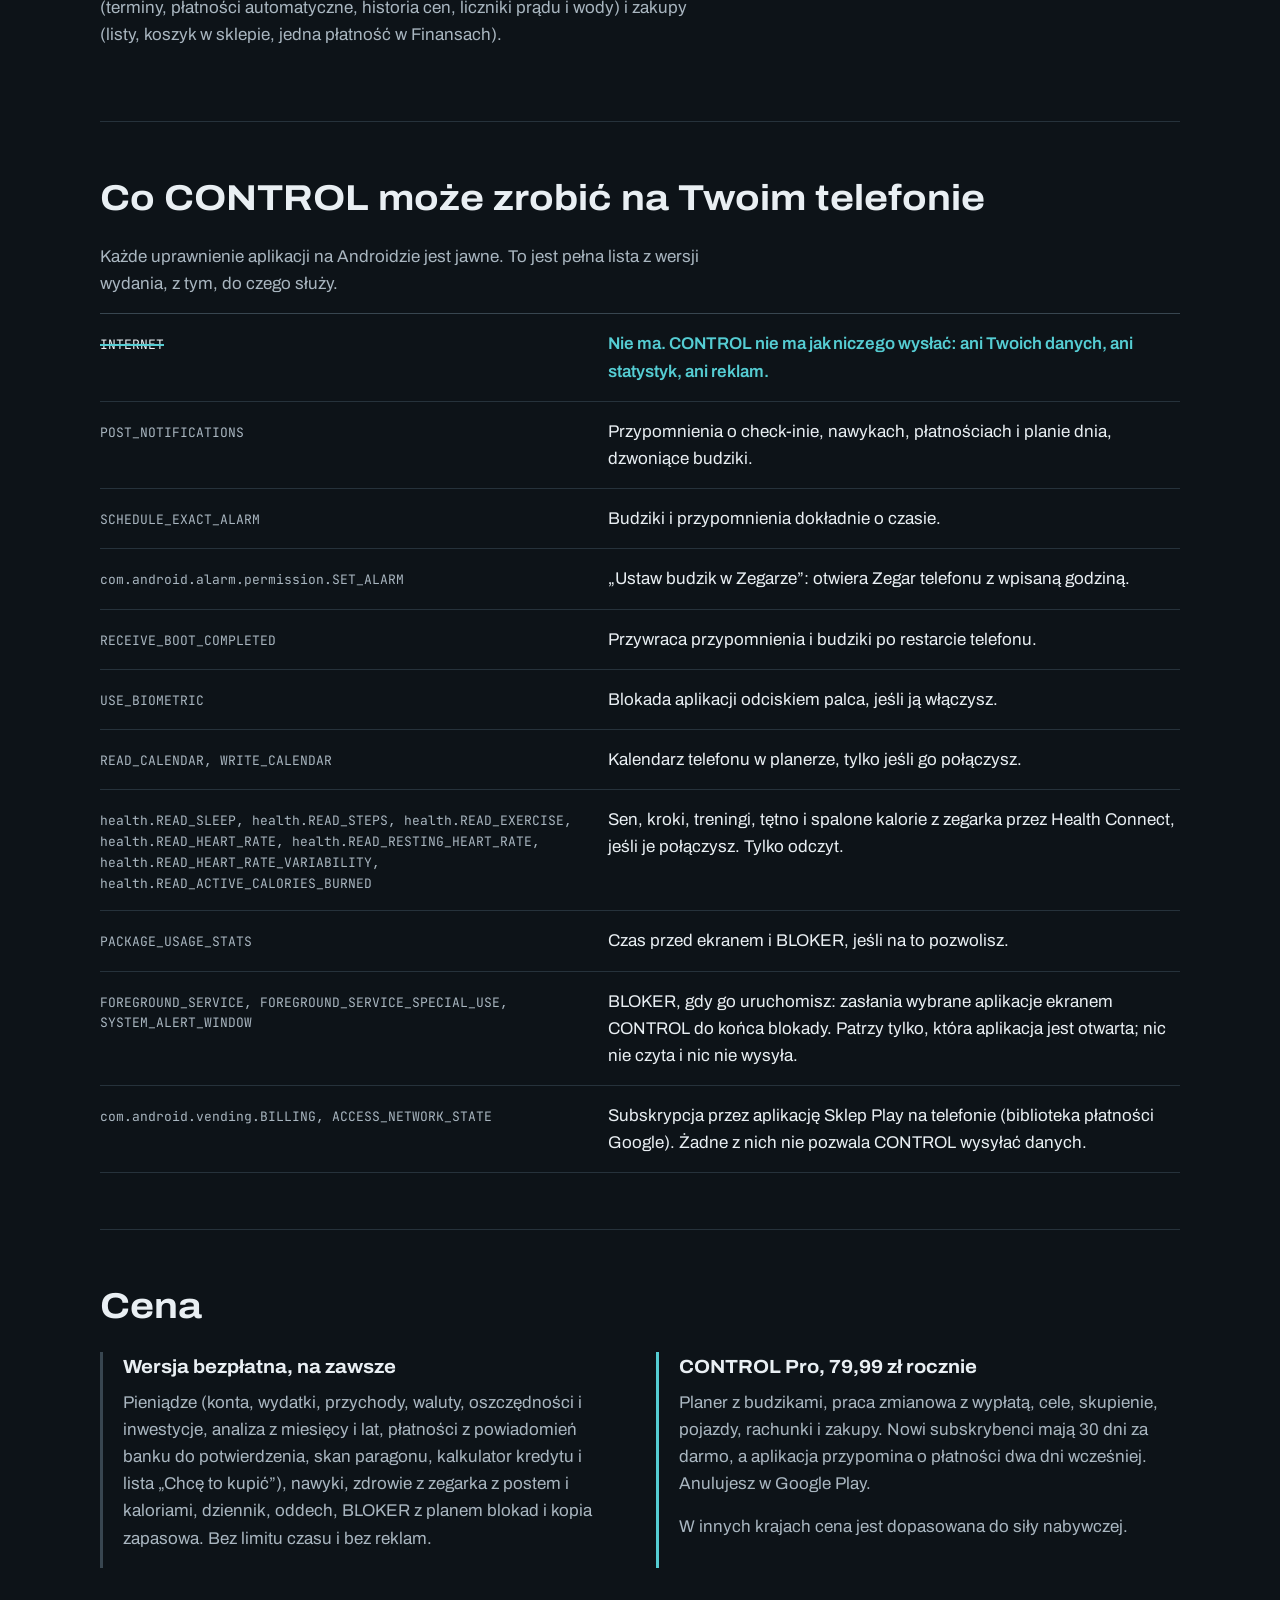
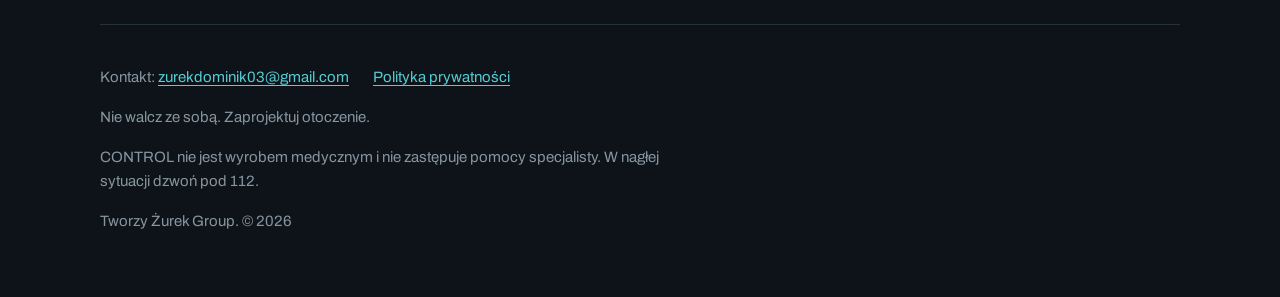
==== commit b23aa365: "1.0.3: policy of 1.11.2026 (bank notifications, receipt photos, calories, planned blocks, Your year," ====
--- a/index.html
+++ b/index.html
@@ -36,22 +36,22 @@
 <div class="features">
 <div class="feature"><div class="phone"><img src="img/pl-01-dashboard.webp" alt="" width="540" height="1080" loading="lazy"></div><h3>Twój dzień</h3><p>Ekran Dziś: plan dnia, płatności do zaksięgowania, nawyki i check-in w 30 sekund. Nawyki odhaczają się same z danych zegarka.</p></div><div class="feature"><div class="phone"><img src="img/pl-03-blocker.webp" alt="" width="540" height="1080" loading="lazy"></div><h3>Gdy potrzebujesz skupienia</h3><p>BLOKER zamyka wybrane aplikacje na tak długo, jak wybierzesz. Telefon, wiadomości i Ustawienia działają zawsze.</p></div><div class="feature"><div class="phone"><img src="img/pl-38-watches.webp" alt="" width="540" height="1080" loading="lazy"></div><h3>Zdrowie z zegarka</h3><p>Sen, kroki i tętno z Garmina, Samsunga, Fitbita i innych. Ty wybierasz, z której aplikacji brać dane.</p></div>
 </div>
-<p class="modules dim">W CONTROL Pro także planer z budzikami, praca zmianowa z wypłatą, cele, skupienie, pojazdy (badania, ubezpieczenie, serwis, spalanie), rachunki (terminy, płatności automatyczne, historia cen) i zakupy (listy, koszyk w sklepie, jedna płatność w Finansach).</p>
+<p class="modules dim">W CONTROL Pro także planer z budzikami, praca zmianowa z wypłatą, cele, skupienie, pojazdy (badania, ubezpieczenie, serwis, spalanie), rachunki (terminy, płatności automatyczne, historia cen, liczniki prądu i wody) i zakupy (listy, koszyk w sklepie, jedna płatność w Finansach).</p>
 </section>
 
 <section aria-labelledby="perm">
 <h2 id="perm">Co CONTROL może zrobić na Twoim telefonie</h2>
 <p class="dim" style="max-width:var(--measure)">Każde uprawnienie aplikacji na Androidzie jest jawne. To jest pełna lista z wersji wydania, z tym, do czego służy.</p>
 <ul class="ledger">
-<li class="absent"><code>INTERNET</code><span>Nie ma. CONTROL nie ma jak niczego wysłać: ani Twoich danych, ani statystyk, ani reklam.</span></li><li><code>POST_NOTIFICATIONS</code><span>Przypomnienia o check-inie, nawykach, płatnościach i planie dnia, dzwoniące budziki.</span></li><li><code>SCHEDULE_EXACT_ALARM</code><span>Budziki i przypomnienia dokładnie o czasie.</span></li><li><code>com.android.alarm.permission.SET_ALARM</code><span>„Ustaw budzik w Zegarze”: otwiera Zegar telefonu z wpisaną godziną.</span></li><li><code>RECEIVE_BOOT_COMPLETED</code><span>Przywraca przypomnienia i budziki po restarcie telefonu.</span></li><li><code>USE_BIOMETRIC</code><span>Blokada aplikacji odciskiem palca, jeśli ją włączysz.</span></li><li><code>READ_CALENDAR, WRITE_CALENDAR</code><span>Kalendarz telefonu w planerze, tylko jeśli go połączysz.</span></li><li><code>health.READ_SLEEP, health.READ_STEPS, health.READ_EXERCISE, health.READ_HEART_RATE, health.READ_RESTING_HEART_RATE, health.READ_HEART_RATE_VARIABILITY</code><span>Sen, kroki, treningi i tętno z zegarka przez Health Connect, jeśli je połączysz. Tylko odczyt.</span></li><li><code>PACKAGE_USAGE_STATS</code><span>Czas przed ekranem i BLOKER, jeśli na to pozwolisz.</span></li><li><code>FOREGROUND_SERVICE, FOREGROUND_SERVICE_SPECIAL_USE, SYSTEM_ALERT_WINDOW</code><span>BLOKER, gdy go uruchomisz: zasłania wybrane aplikacje ekranem CONTROL do końca blokady. Patrzy tylko, która aplikacja jest otwarta; nic nie czyta i nic nie wysyła.</span></li><li><code>com.android.vending.BILLING, ACCESS_NETWORK_STATE</code><span>Subskrypcja przez aplikację Sklep Play na telefonie (biblioteka płatności Google). Żadne z nich nie pozwala CONTROL wysyłać danych.</span></li>
+<li class="absent"><code>INTERNET</code><span>Nie ma. CONTROL nie ma jak niczego wysłać: ani Twoich danych, ani statystyk, ani reklam.</span></li><li><code>POST_NOTIFICATIONS</code><span>Przypomnienia o check-inie, nawykach, płatnościach i planie dnia, dzwoniące budziki.</span></li><li><code>SCHEDULE_EXACT_ALARM</code><span>Budziki i przypomnienia dokładnie o czasie.</span></li><li><code>com.android.alarm.permission.SET_ALARM</code><span>„Ustaw budzik w Zegarze”: otwiera Zegar telefonu z wpisaną godziną.</span></li><li><code>RECEIVE_BOOT_COMPLETED</code><span>Przywraca przypomnienia i budziki po restarcie telefonu.</span></li><li><code>USE_BIOMETRIC</code><span>Blokada aplikacji odciskiem palca, jeśli ją włączysz.</span></li><li><code>READ_CALENDAR, WRITE_CALENDAR</code><span>Kalendarz telefonu w planerze, tylko jeśli go połączysz.</span></li><li><code>health.READ_SLEEP, health.READ_STEPS, health.READ_EXERCISE, health.READ_HEART_RATE, health.READ_RESTING_HEART_RATE, health.READ_HEART_RATE_VARIABILITY, health.READ_ACTIVE_CALORIES_BURNED</code><span>Sen, kroki, treningi, tętno i spalone kalorie z zegarka przez Health Connect, jeśli je połączysz. Tylko odczyt.</span></li><li><code>PACKAGE_USAGE_STATS</code><span>Czas przed ekranem i BLOKER, jeśli na to pozwolisz.</span></li><li><code>FOREGROUND_SERVICE, FOREGROUND_SERVICE_SPECIAL_USE, SYSTEM_ALERT_WINDOW</code><span>BLOKER, gdy go uruchomisz: zasłania wybrane aplikacje ekranem CONTROL do końca blokady. Patrzy tylko, która aplikacja jest otwarta; nic nie czyta i nic nie wysyła.</span></li><li><code>com.android.vending.BILLING, ACCESS_NETWORK_STATE</code><span>Subskrypcja przez aplikację Sklep Play na telefonie (biblioteka płatności Google). Żadne z nich nie pozwala CONTROL wysyłać danych.</span></li>
 </ul>
 </section>
 
 <section aria-labelledby="price">
 <h2 id="price">Cena</h2>
 <div class="prices">
-<div class="price"><h3>Wersja bezpłatna, na zawsze</h3><p>Pieniądze (konta, wydatki, przychody, waluty, oszczędności i inwestycje, analiza z miesięcy i lat), nawyki, zdrowie z zegarka, oddech, BLOKER i kopia zapasowa. Bez limitu czasu i bez reklam.</p></div>
-<div class="price pro"><h3>CONTROL Pro, 70 zł rocznie</h3><p>Planer z budzikami, praca zmianowa z wypłatą, cele, skupienie, pojazdy, rachunki i zakupy. Nowi subskrybenci mają 30 dni za darmo, a aplikacja przypomina o płatności dwa dni wcześniej. Anulujesz w Google Play.</p><p>W innych krajach cena jest dopasowana do siły nabywczej.</p></div>
+<div class="price"><h3>Wersja bezpłatna, na zawsze</h3><p>Pieniądze (konta, wydatki, przychody, waluty, oszczędności i inwestycje, analiza z miesięcy i lat, płatności z powiadomień banku do potwierdzenia, skan paragonu, kalkulator kredytu i lista „Chcę to kupić”), nawyki, zdrowie z zegarka z postem i kaloriami, dziennik, oddech, BLOKER z planem blokad i kopia zapasowa. Bez limitu czasu i bez reklam.</p></div>
+<div class="price pro"><h3>CONTROL Pro, 79,99 zł rocznie</h3><p>Planer z budzikami, praca zmianowa z wypłatą, cele, skupienie, pojazdy, rachunki i zakupy. Nowi subskrybenci mają 30 dni za darmo, a aplikacja przypomina o płatności dwa dni wcześniej. Anulujesz w Google Play.</p><p>W innych krajach cena jest dopasowana do siły nabywczej.</p></div>
 </div>
 </section>
 </main>
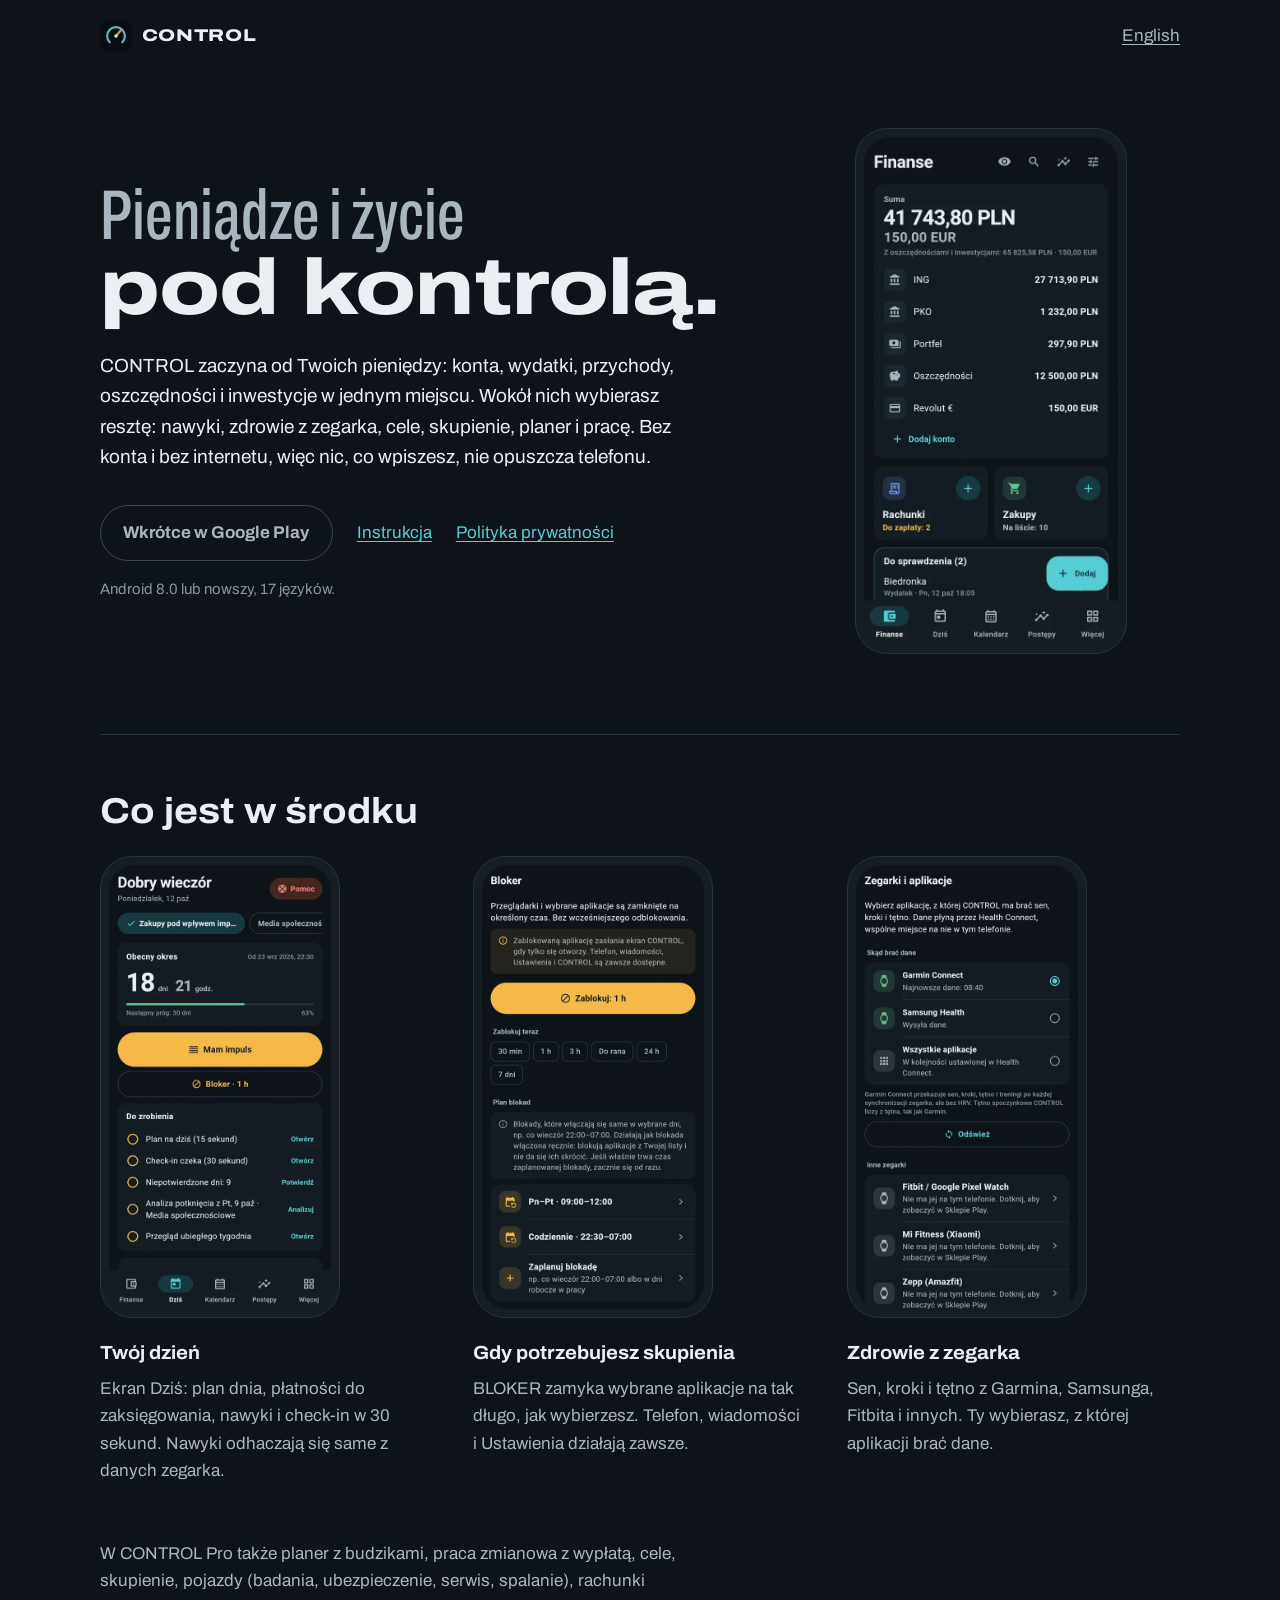
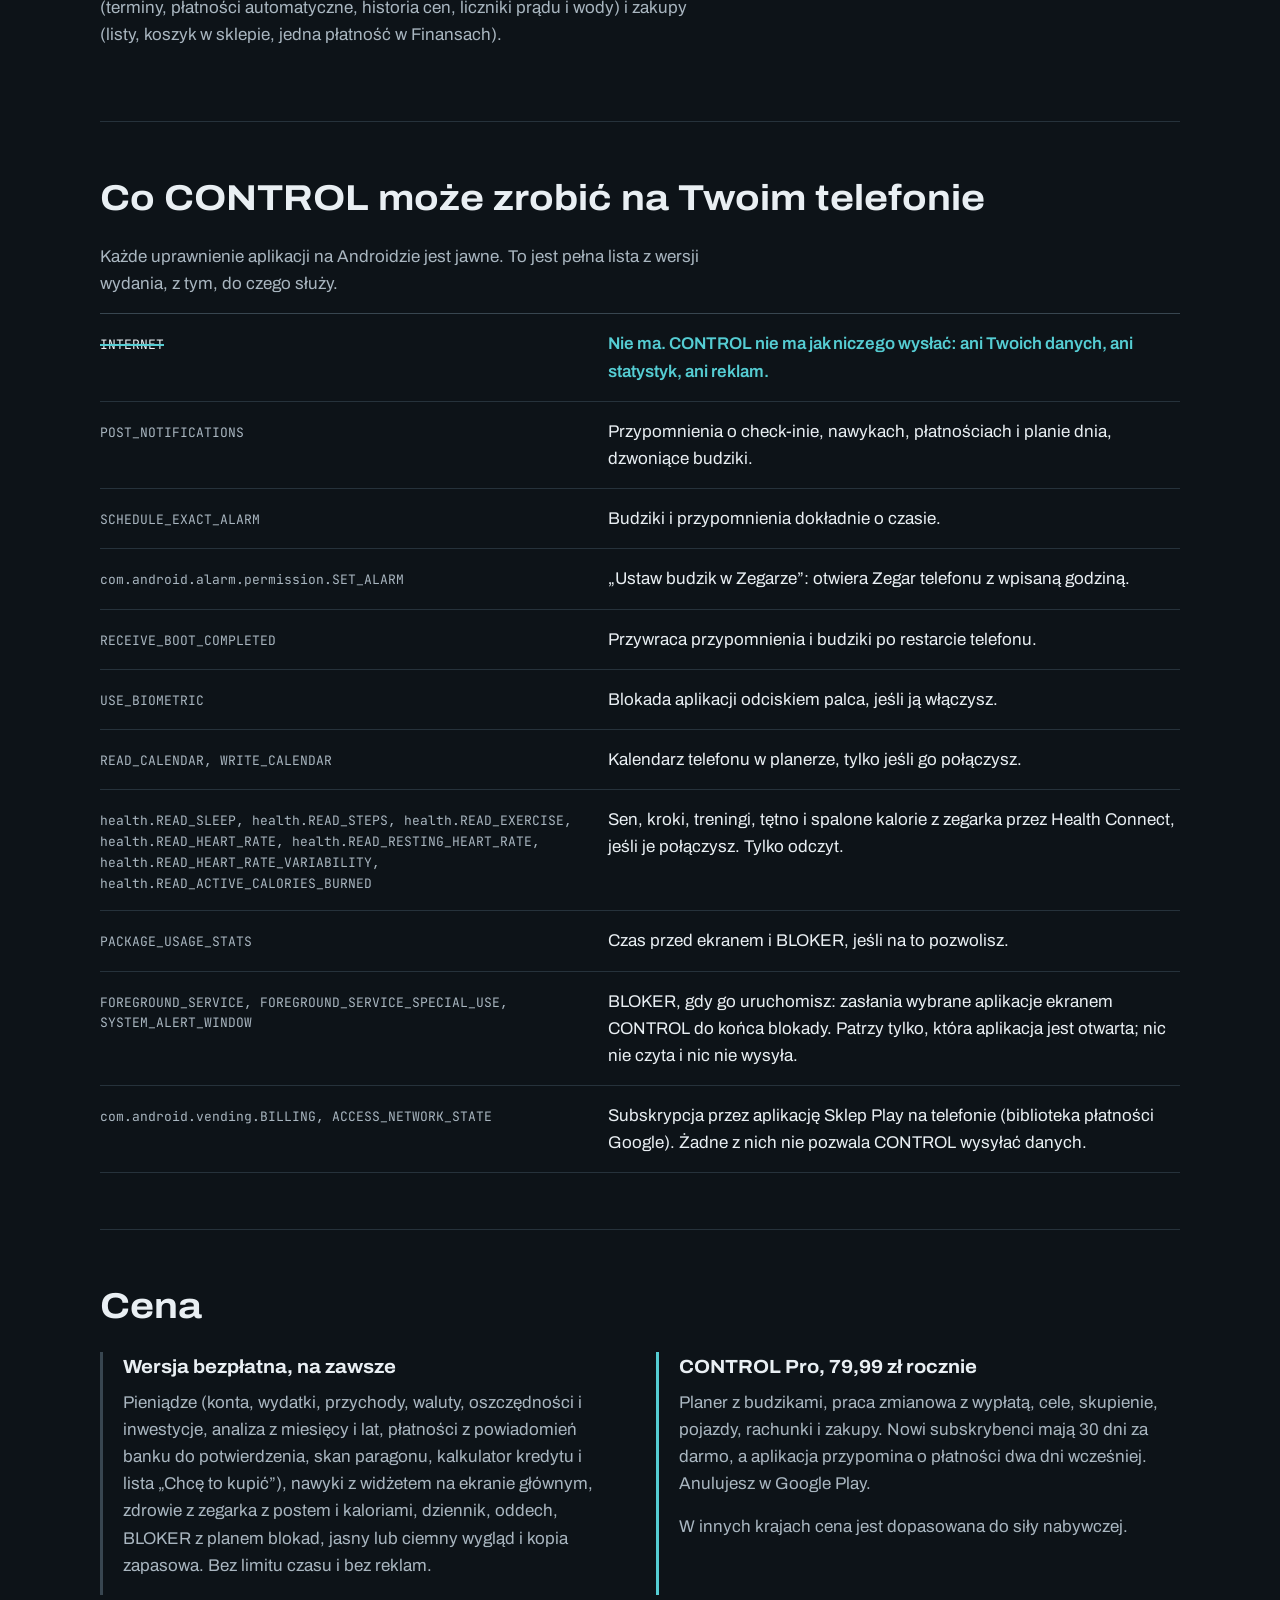
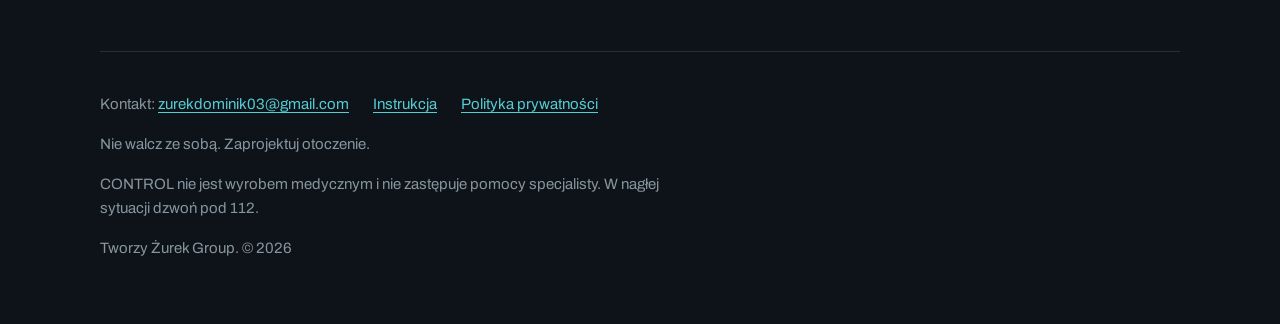
==== commit b2274386: "1.0.3: user guide (guide.html, en/guide.html), screenshots without substances, a light or dark look " ====
--- a/index.html
+++ b/index.html
@@ -25,7 +25,7 @@
 <div>
 <h1 class="motto"><span class="fight">Pieniądze i życie</span><span class="design">pod kontrolą.</span></h1>
 <p class="lead">CONTROL zaczyna od Twoich pieniędzy: konta, wydatki, przychody, oszczędności i inwestycje w jednym miejscu. Wokół nich wybierasz resztę: nawyki, zdrowie z zegarka, cele, skupienie, planer i pracę. Bez konta i bez internetu, więc nic, co wpiszesz, nie opuszcza telefonu.</p>
-<div class="actions"><span class="button" aria-disabled="true">Wkrótce w Google Play</span><a href="privacy-policy.html">Polityka prywatności</a></div>
+<div class="actions"><span class="button" aria-disabled="true">Wkrótce w Google Play</span><a href="guide.html">Instrukcja</a><a href="privacy-policy.html">Polityka prywatności</a></div>
 <p class="req">Android 8.0 lub nowszy, 17 języków.</p>
 </div>
 <div class="phone"><img src="img/pl-24-finance.webp" alt="Ekran Finanse w CONTROL" width="540" height="1080"></div>
@@ -50,7 +50,7 @@
 <section aria-labelledby="price">
 <h2 id="price">Cena</h2>
 <div class="prices">
-<div class="price"><h3>Wersja bezpłatna, na zawsze</h3><p>Pieniądze (konta, wydatki, przychody, waluty, oszczędności i inwestycje, analiza z miesięcy i lat, płatności z powiadomień banku do potwierdzenia, skan paragonu, kalkulator kredytu i lista „Chcę to kupić”), nawyki, zdrowie z zegarka z postem i kaloriami, dziennik, oddech, BLOKER z planem blokad i kopia zapasowa. Bez limitu czasu i bez reklam.</p></div>
+<div class="price"><h3>Wersja bezpłatna, na zawsze</h3><p>Pieniądze (konta, wydatki, przychody, waluty, oszczędności i inwestycje, analiza z miesięcy i lat, płatności z powiadomień banku do potwierdzenia, skan paragonu, kalkulator kredytu i lista „Chcę to kupić”), nawyki z widżetem na ekranie głównym, zdrowie z zegarka z postem i kaloriami, dziennik, oddech, BLOKER z planem blokad, jasny lub ciemny wygląd i kopia zapasowa. Bez limitu czasu i bez reklam.</p></div>
 <div class="price pro"><h3>CONTROL Pro, 79,99 zł rocznie</h3><p>Planer z budzikami, praca zmianowa z wypłatą, cele, skupienie, pojazdy, rachunki i zakupy. Nowi subskrybenci mają 30 dni za darmo, a aplikacja przypomina o płatności dwa dni wcześniej. Anulujesz w Google Play.</p><p>W innych krajach cena jest dopasowana do siły nabywczej.</p></div>
 </div>
 </section>
@@ -58,6 +58,7 @@
 <footer>
 <div class="foot-links">
 <span>Kontakt: <a href="mailto:zurekdominik03@gmail.com">zurekdominik03@gmail.com</a></span>
+<a href="guide.html">Instrukcja</a>
 <a href="privacy-policy.html">Polityka prywatności</a>
 </div>
 <p>Nie walcz ze sobą. Zaprojektuj otoczenie.</p>
--- a/style.css
+++ b/style.css
@@ -172,6 +172,14 @@
 .price.pro { border-left-color: var(--teal); }
 .price p { color: var(--dim); max-width: 30rem; }
 
+.guide-head { padding: 2.5rem 0 1rem; }
+.guide-head h1 { margin: 0 0 1rem; font-size: clamp(2rem, 6vw, 3rem); line-height: 1.05; font-weight: 800; }
+.toc { list-style: none; margin: 0; padding: 0; display: flex; flex-wrap: wrap; gap: 0.5rem 1.25rem; }
+.guide section { padding: 2.5rem 0; }
+.guide .intro { color: var(--dim); max-width: var(--measure); }
+.guide dl { margin: 0; max-width: var(--measure); }
+.guide dt { font-weight: 700; margin-top: 1.25rem; }
+.guide dd { margin: 0.25rem 0 0; color: var(--dim); }
 footer { padding: 2.5rem 0 3rem; border-top: 1px solid var(--line); color: var(--faint); font-size: 0.9375rem; }
 footer p { max-width: var(--measure); }
 .foot-links { display: flex; flex-wrap: wrap; gap: 0.5rem 1.5rem; margin-bottom: 1rem; }
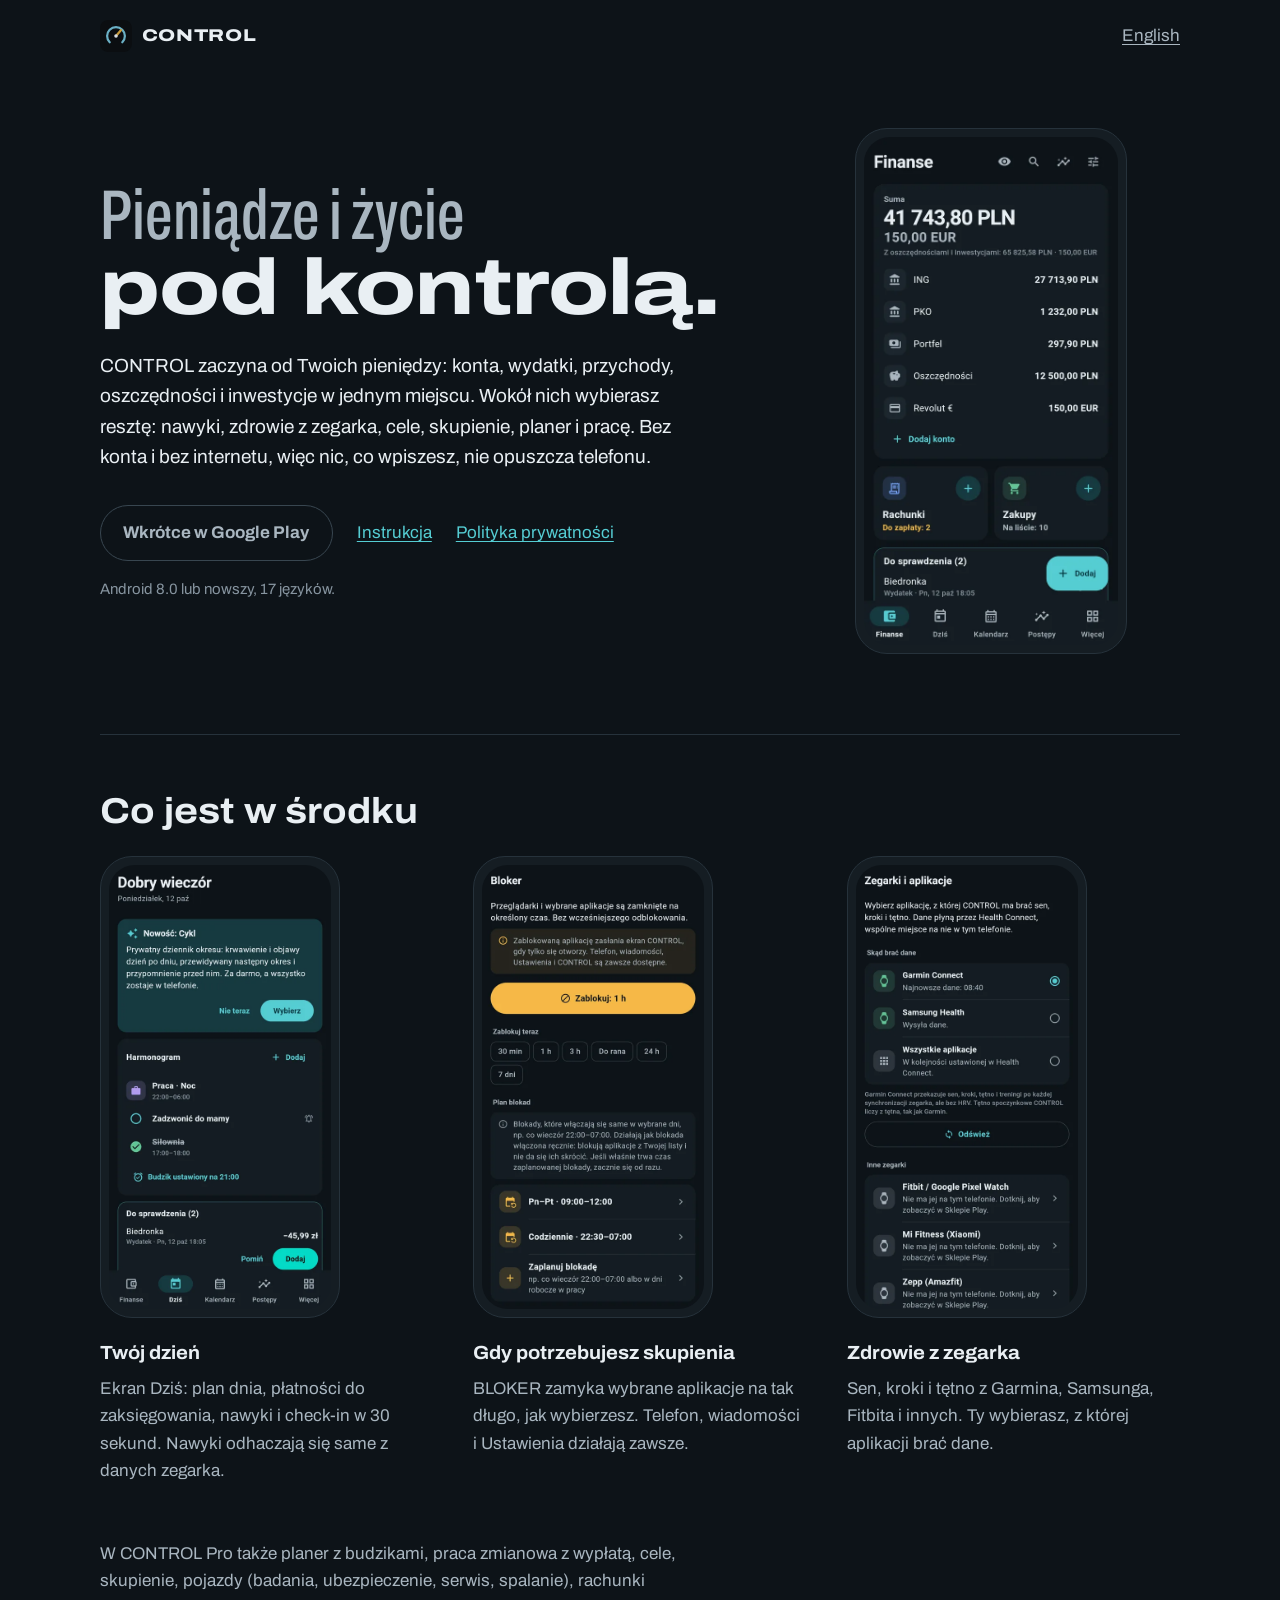
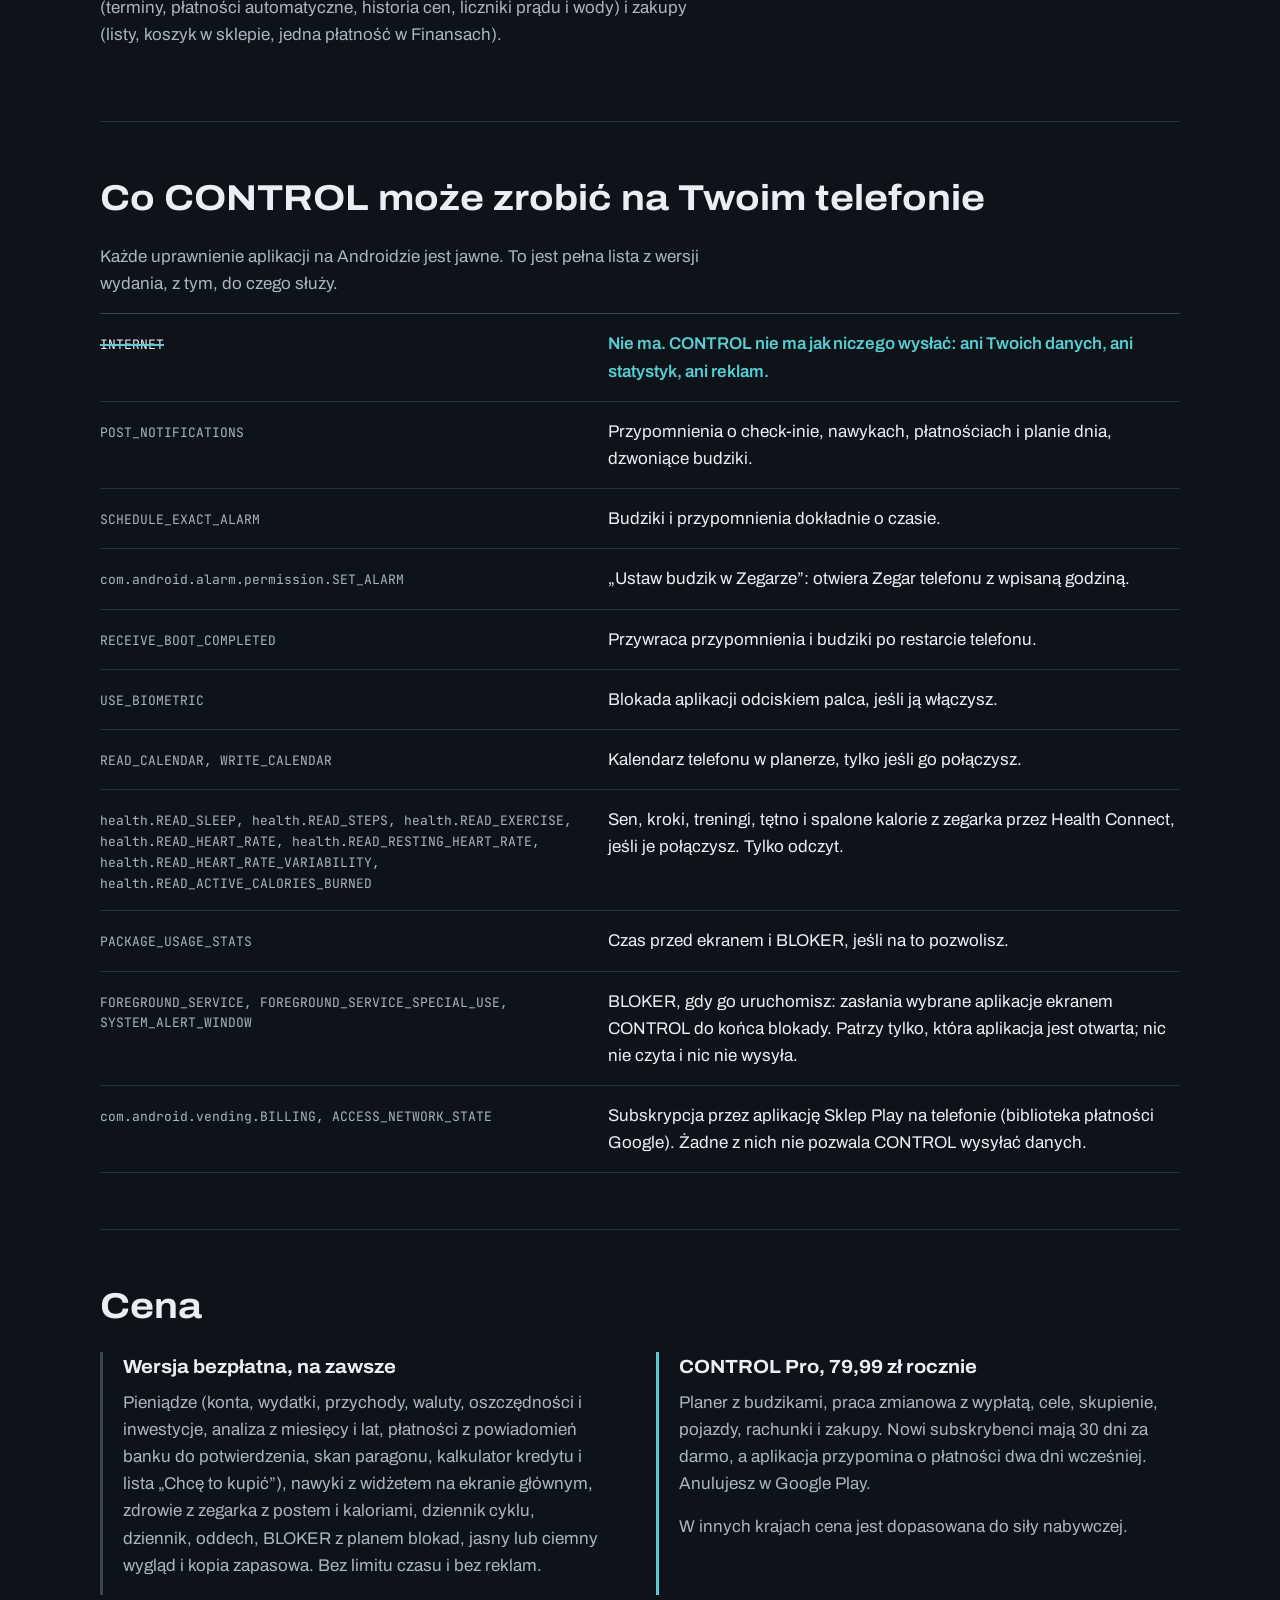
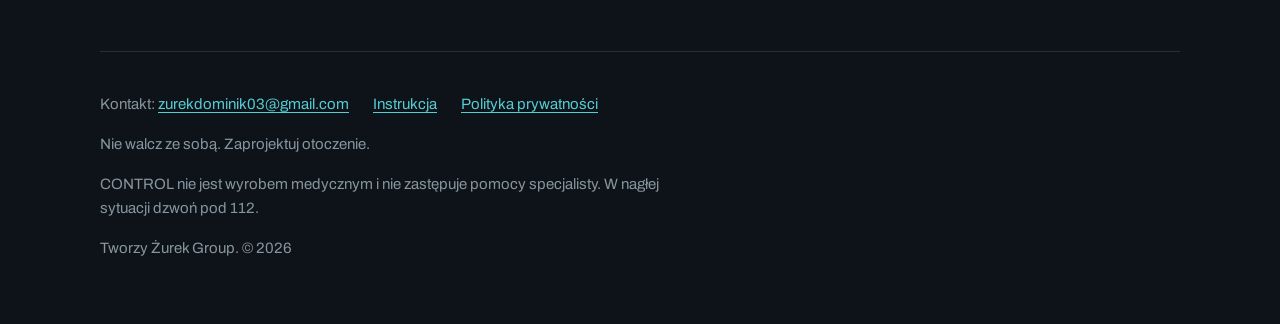
==== commit 5aa51567: "1.0.5: Cycle, the spending plan from the monthly limit, policy (cycle diary) Co-Authored-By: Claude " ====
--- a/index.html
+++ b/index.html
@@ -50,7 +50,7 @@
 <section aria-labelledby="price">
 <h2 id="price">Cena</h2>
 <div class="prices">
-<div class="price"><h3>Wersja bezpłatna, na zawsze</h3><p>Pieniądze (konta, wydatki, przychody, waluty, oszczędności i inwestycje, analiza z miesięcy i lat, płatności z powiadomień banku do potwierdzenia, skan paragonu, kalkulator kredytu i lista „Chcę to kupić”), nawyki z widżetem na ekranie głównym, zdrowie z zegarka z postem i kaloriami, dziennik, oddech, BLOKER z planem blokad, jasny lub ciemny wygląd i kopia zapasowa. Bez limitu czasu i bez reklam.</p></div>
+<div class="price"><h3>Wersja bezpłatna, na zawsze</h3><p>Pieniądze (konta, wydatki, przychody, waluty, oszczędności i inwestycje, analiza z miesięcy i lat, płatności z powiadomień banku do potwierdzenia, skan paragonu, kalkulator kredytu i lista „Chcę to kupić”), nawyki z widżetem na ekranie głównym, zdrowie z zegarka z postem i kaloriami, dziennik cyklu, dziennik, oddech, BLOKER z planem blokad, jasny lub ciemny wygląd i kopia zapasowa. Bez limitu czasu i bez reklam.</p></div>
 <div class="price pro"><h3>CONTROL Pro, 79,99 zł rocznie</h3><p>Planer z budzikami, praca zmianowa z wypłatą, cele, skupienie, pojazdy, rachunki i zakupy. Nowi subskrybenci mają 30 dni za darmo, a aplikacja przypomina o płatności dwa dni wcześniej. Anulujesz w Google Play.</p><p>W innych krajach cena jest dopasowana do siły nabywczej.</p></div>
 </div>
 </section>
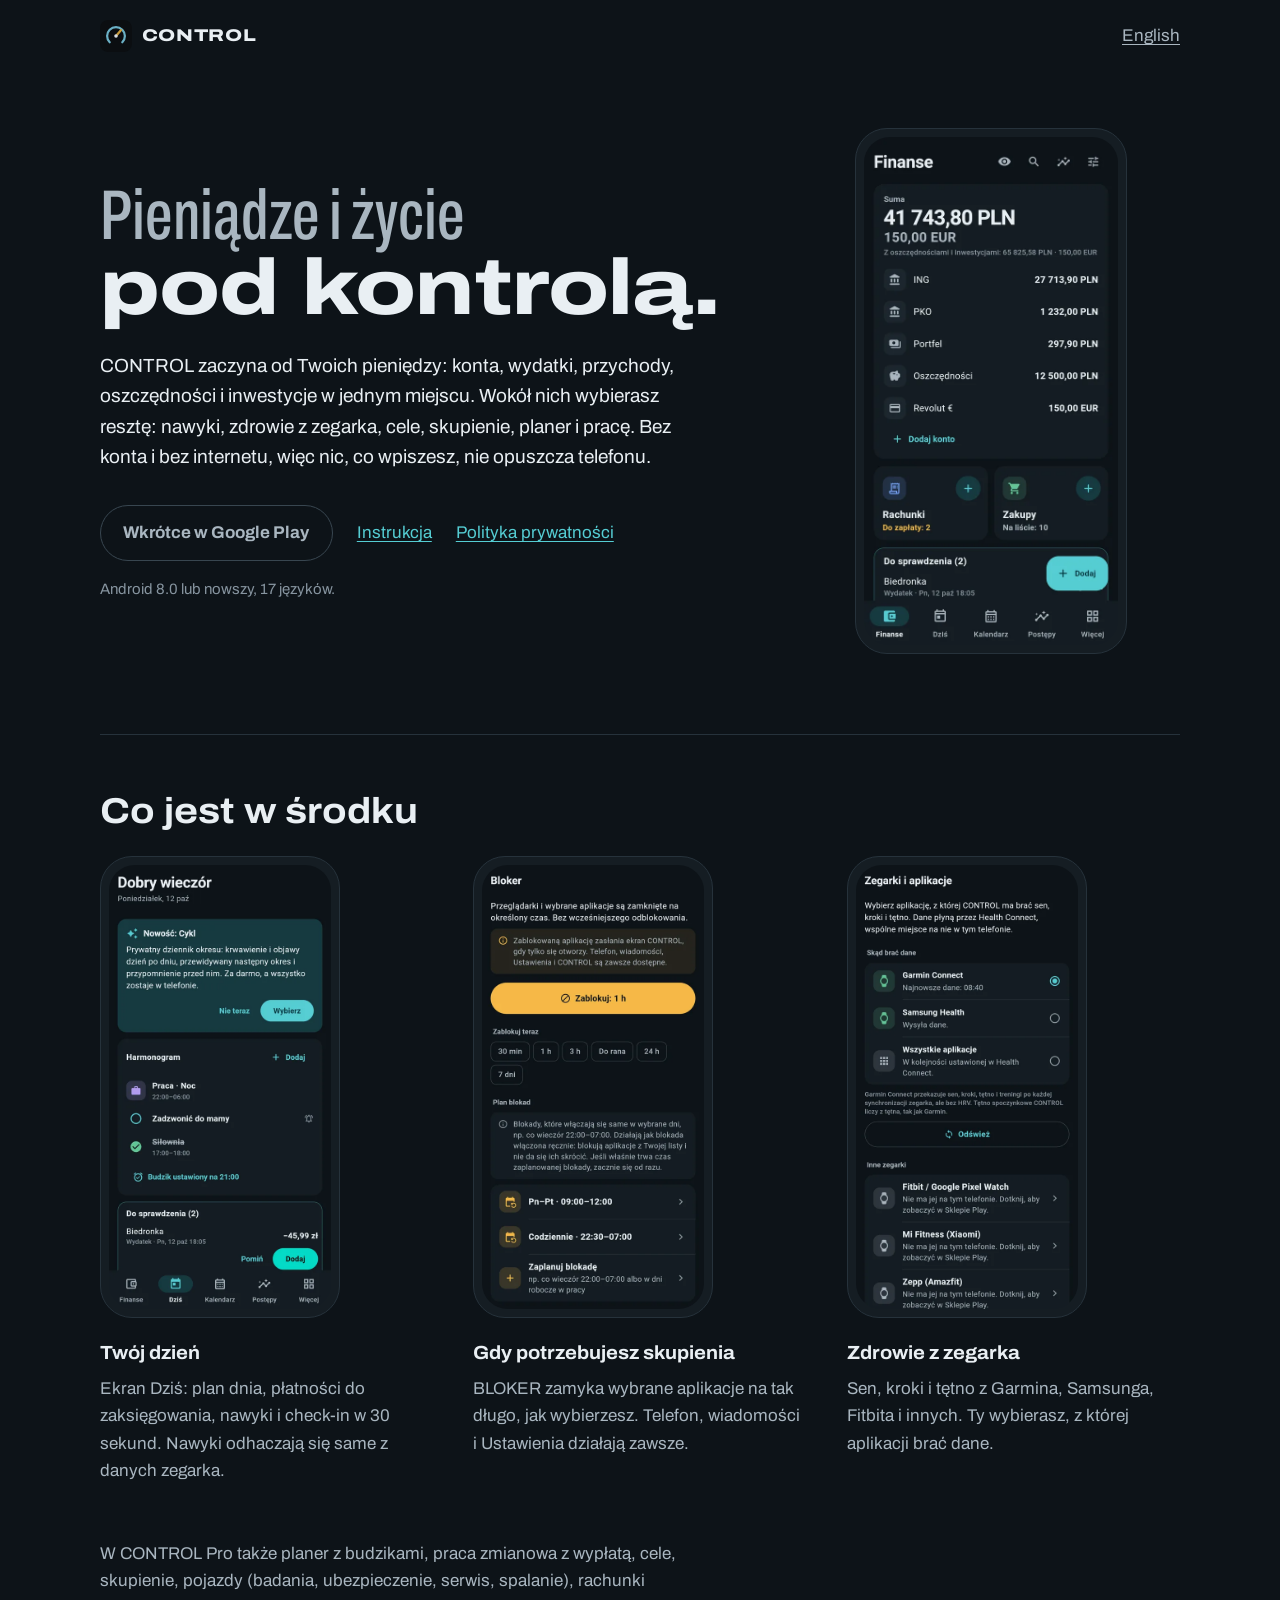
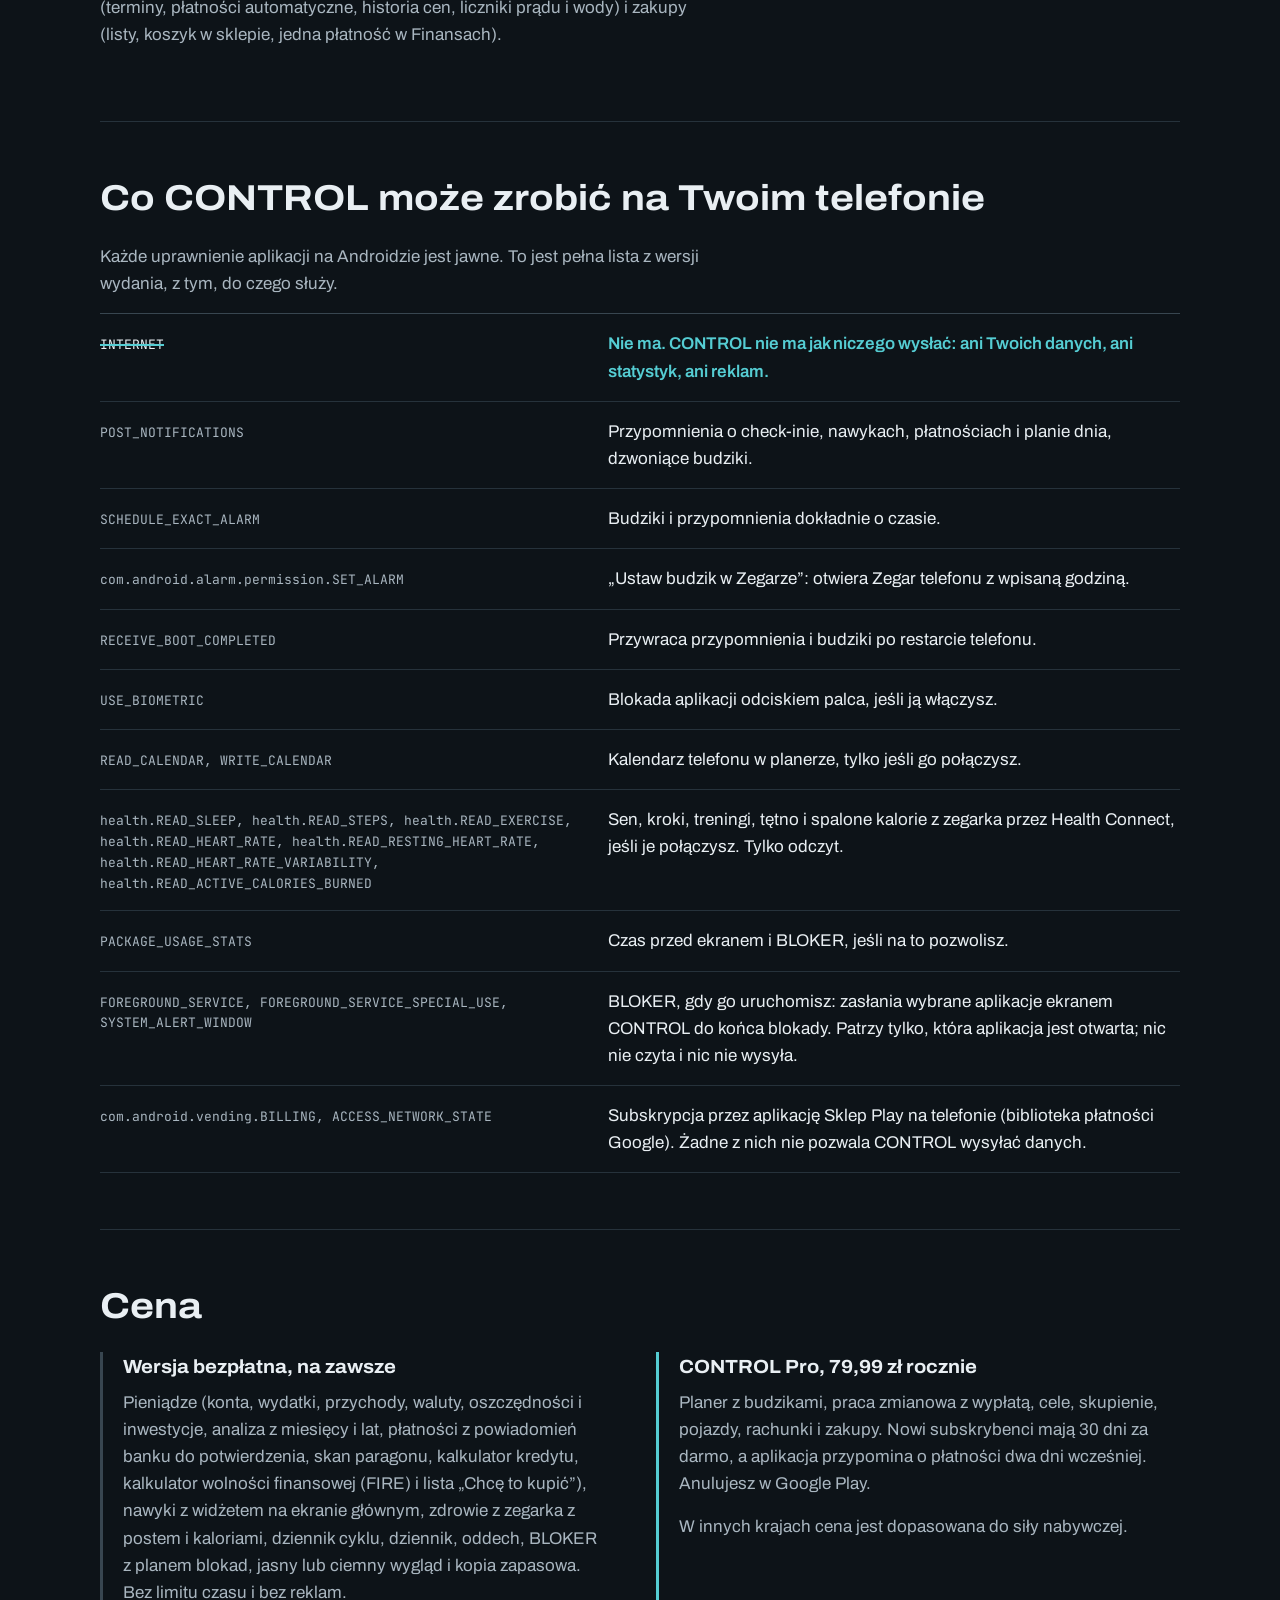
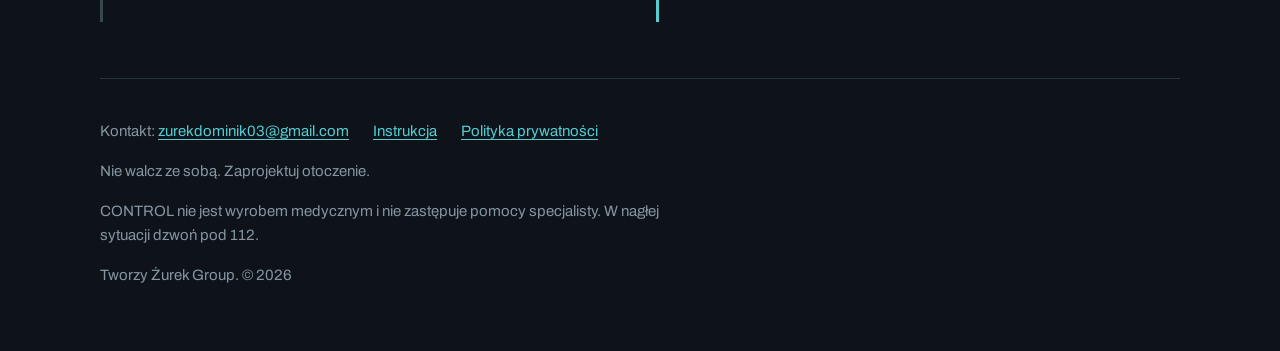
==== commit 1965035f: "1.0.6: financial freedom (FIRE) in the guide and the free list Co-Authored-By: Claude Opus 5.5 <nore" ====
--- a/index.html
+++ b/index.html
@@ -50,7 +50,7 @@
 <section aria-labelledby="price">
 <h2 id="price">Cena</h2>
 <div class="prices">
-<div class="price"><h3>Wersja bezpłatna, na zawsze</h3><p>Pieniądze (konta, wydatki, przychody, waluty, oszczędności i inwestycje, analiza z miesięcy i lat, płatności z powiadomień banku do potwierdzenia, skan paragonu, kalkulator kredytu i lista „Chcę to kupić”), nawyki z widżetem na ekranie głównym, zdrowie z zegarka z postem i kaloriami, dziennik cyklu, dziennik, oddech, BLOKER z planem blokad, jasny lub ciemny wygląd i kopia zapasowa. Bez limitu czasu i bez reklam.</p></div>
+<div class="price"><h3>Wersja bezpłatna, na zawsze</h3><p>Pieniądze (konta, wydatki, przychody, waluty, oszczędności i inwestycje, analiza z miesięcy i lat, płatności z powiadomień banku do potwierdzenia, skan paragonu, kalkulator kredytu, kalkulator wolności finansowej (FIRE) i lista „Chcę to kupić”), nawyki z widżetem na ekranie głównym, zdrowie z zegarka z postem i kaloriami, dziennik cyklu, dziennik, oddech, BLOKER z planem blokad, jasny lub ciemny wygląd i kopia zapasowa. Bez limitu czasu i bez reklam.</p></div>
 <div class="price pro"><h3>CONTROL Pro, 79,99 zł rocznie</h3><p>Planer z budzikami, praca zmianowa z wypłatą, cele, skupienie, pojazdy, rachunki i zakupy. Nowi subskrybenci mają 30 dni za darmo, a aplikacja przypomina o płatności dwa dni wcześniej. Anulujesz w Google Play.</p><p>W innych krajach cena jest dopasowana do siły nabywczej.</p></div>
 </div>
 </section>
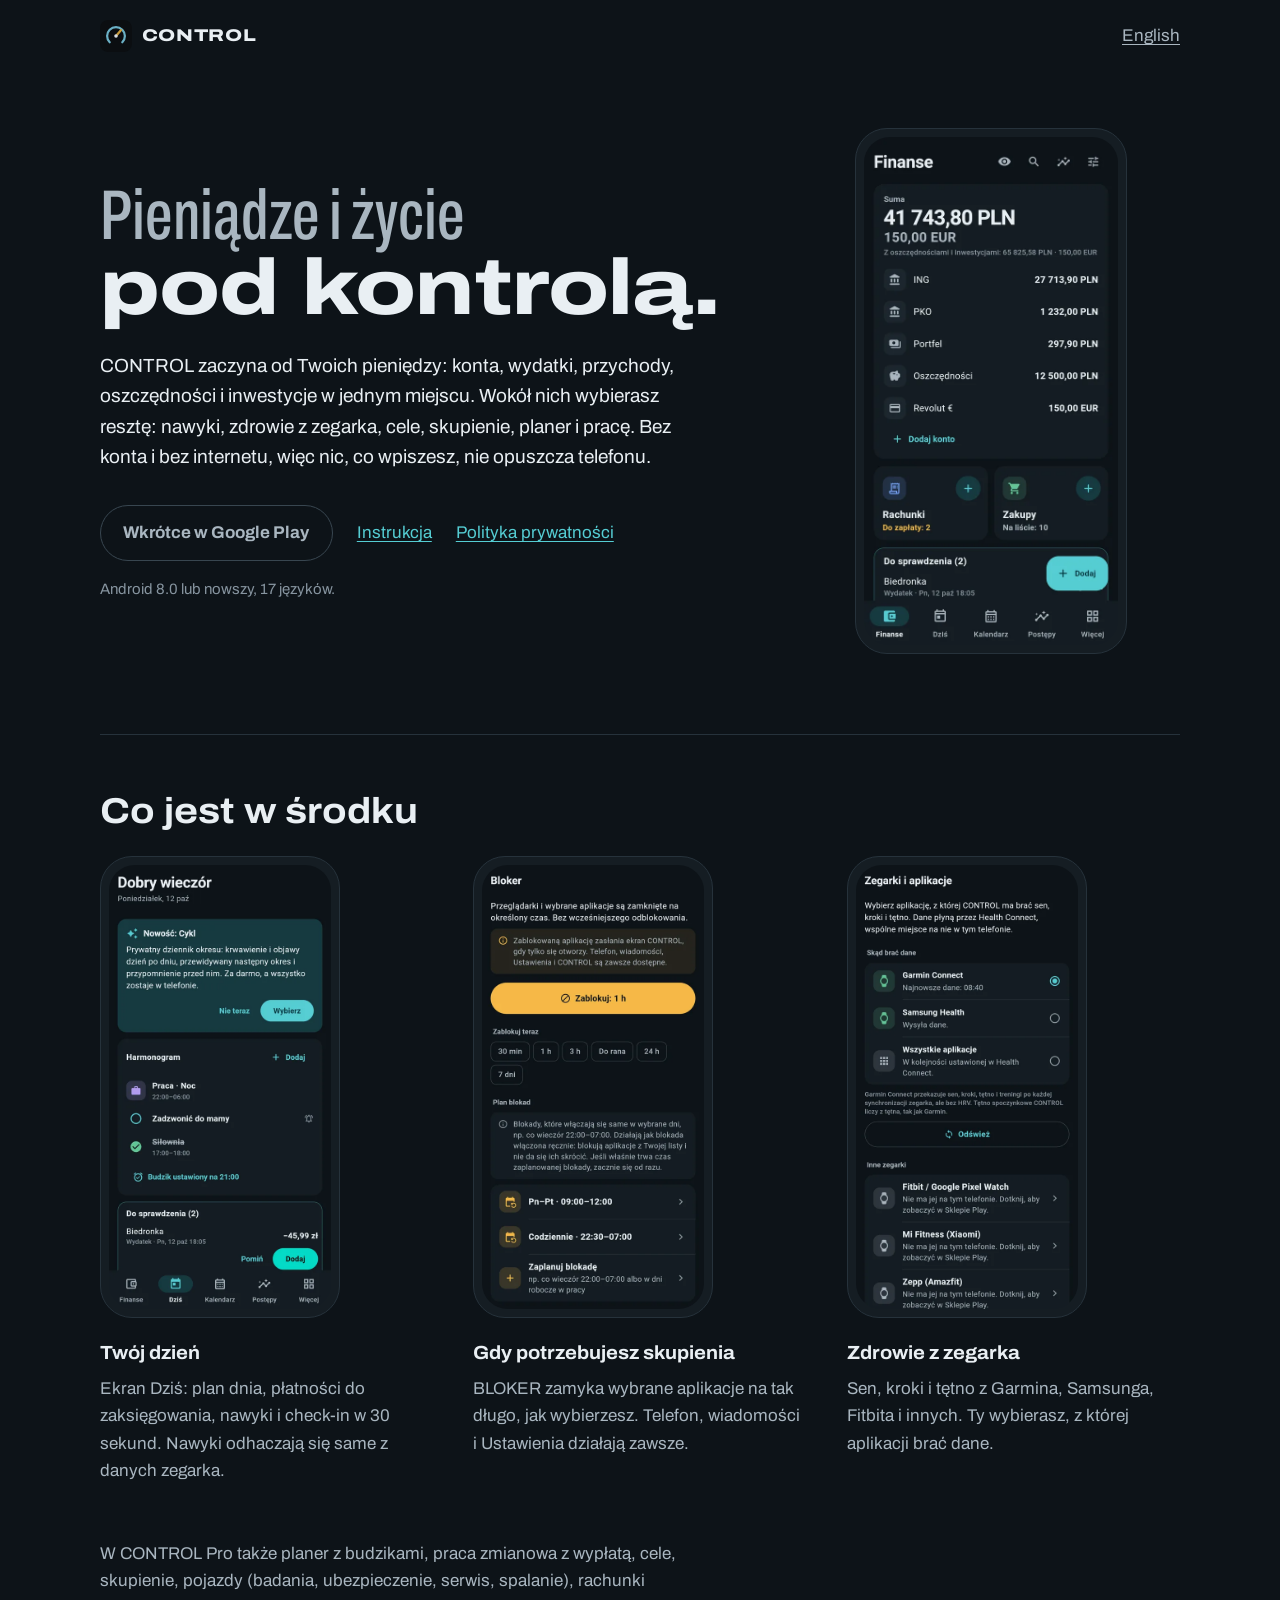
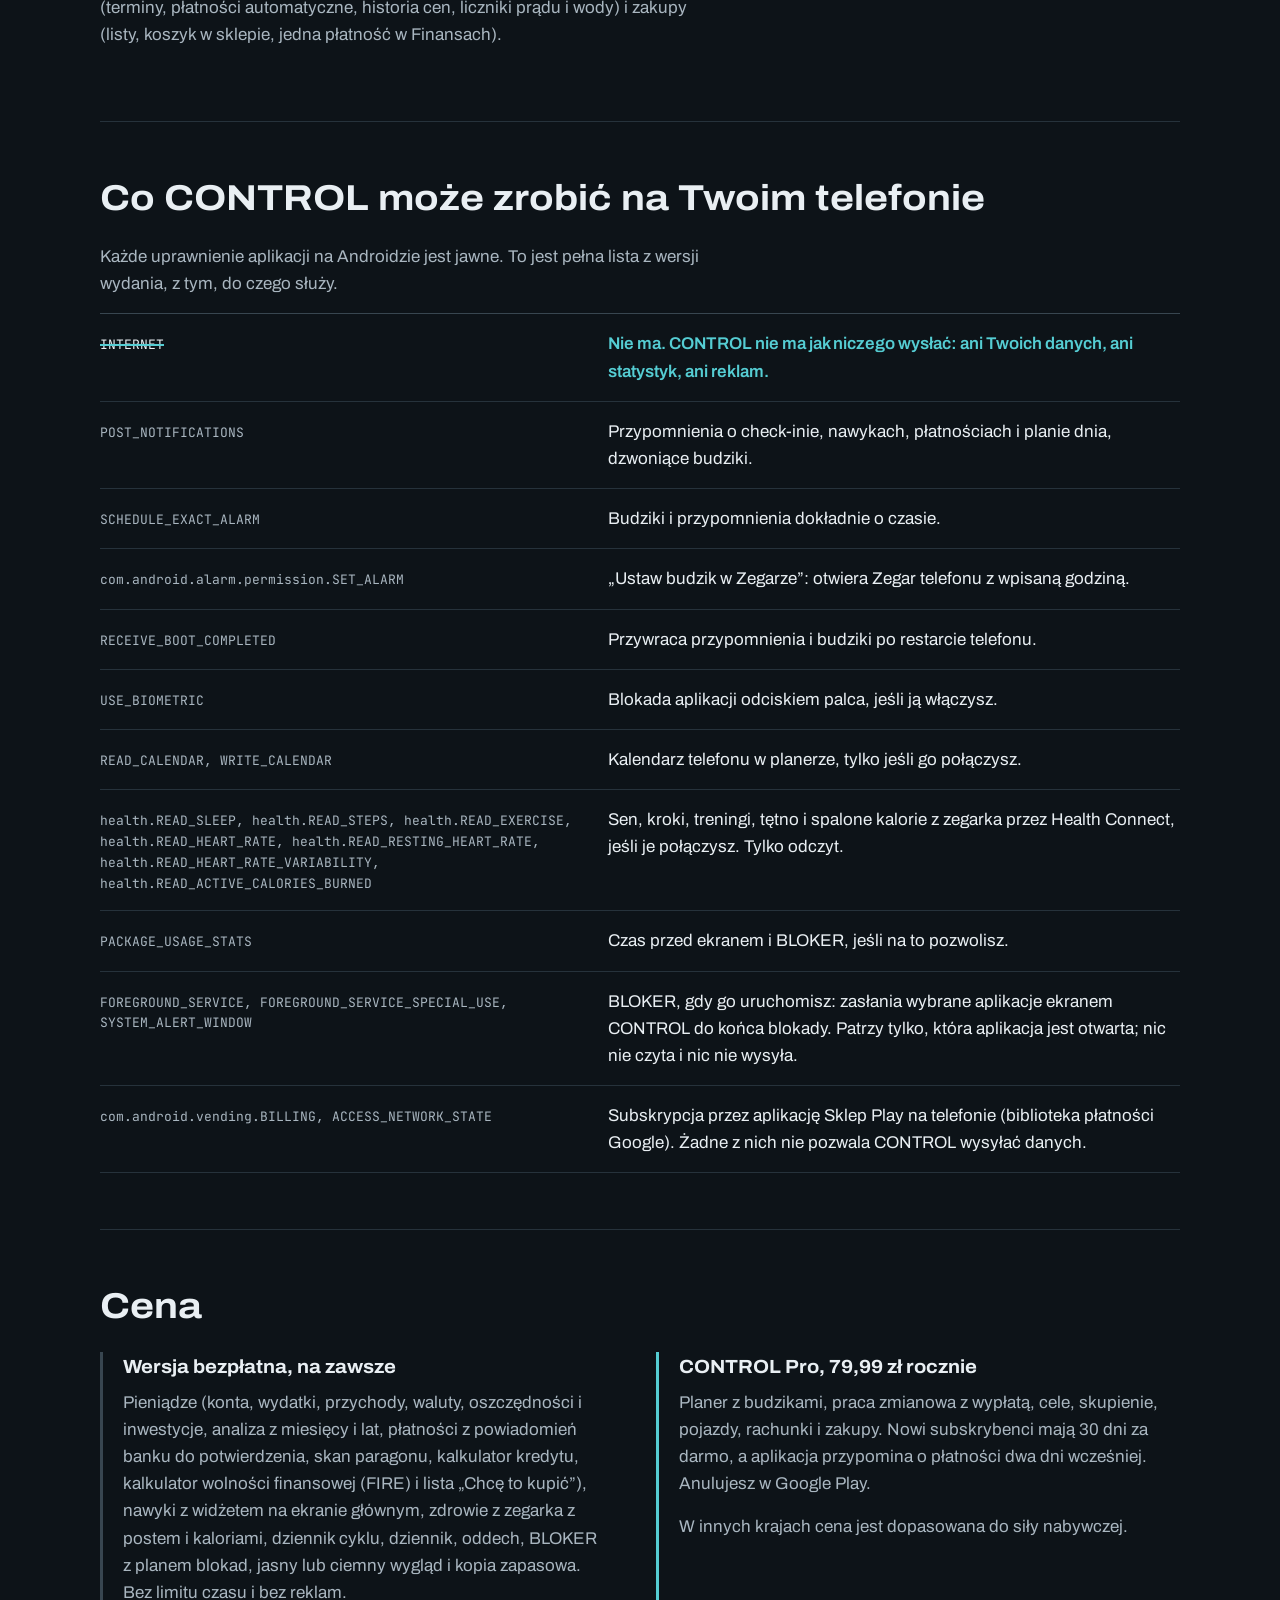
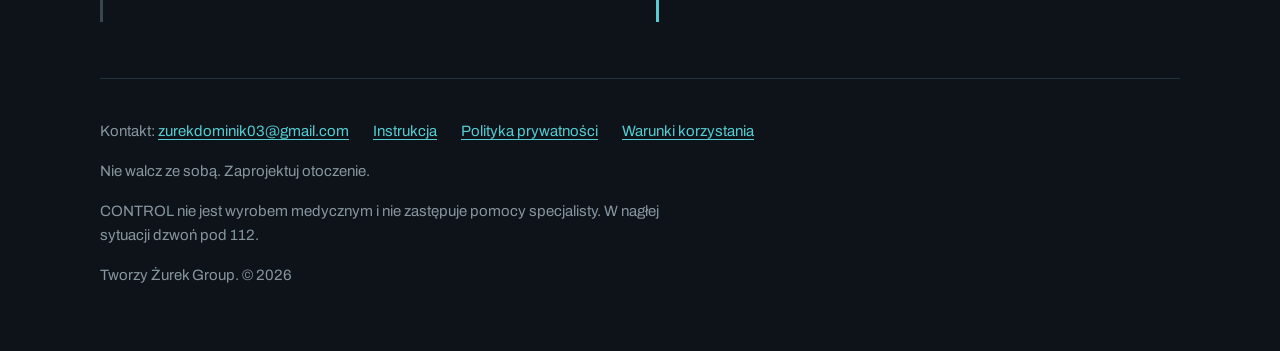
==== commit 2cb4a0e5: "Terms of use page (EN/PL) and footer links Co-Authored-By: Claude Opus 5.5 <noreply@anthropic.com> C" ====
--- a/index.html
+++ b/index.html
@@ -60,6 +60,7 @@
 <span>Kontakt: <a href="mailto:zurekdominik03@gmail.com">zurekdominik03@gmail.com</a></span>
 <a href="guide.html">Instrukcja</a>
 <a href="privacy-policy.html">Polityka prywatności</a>
+<a href="terms.html">Warunki korzystania</a>
 </div>
 <p>Nie walcz ze sobą. Zaprojektuj otoczenie.</p>
 <p>CONTROL nie jest wyrobem medycznym i nie zastępuje pomocy specjalisty. W nagłej sytuacji dzwoń pod 112.</p>
